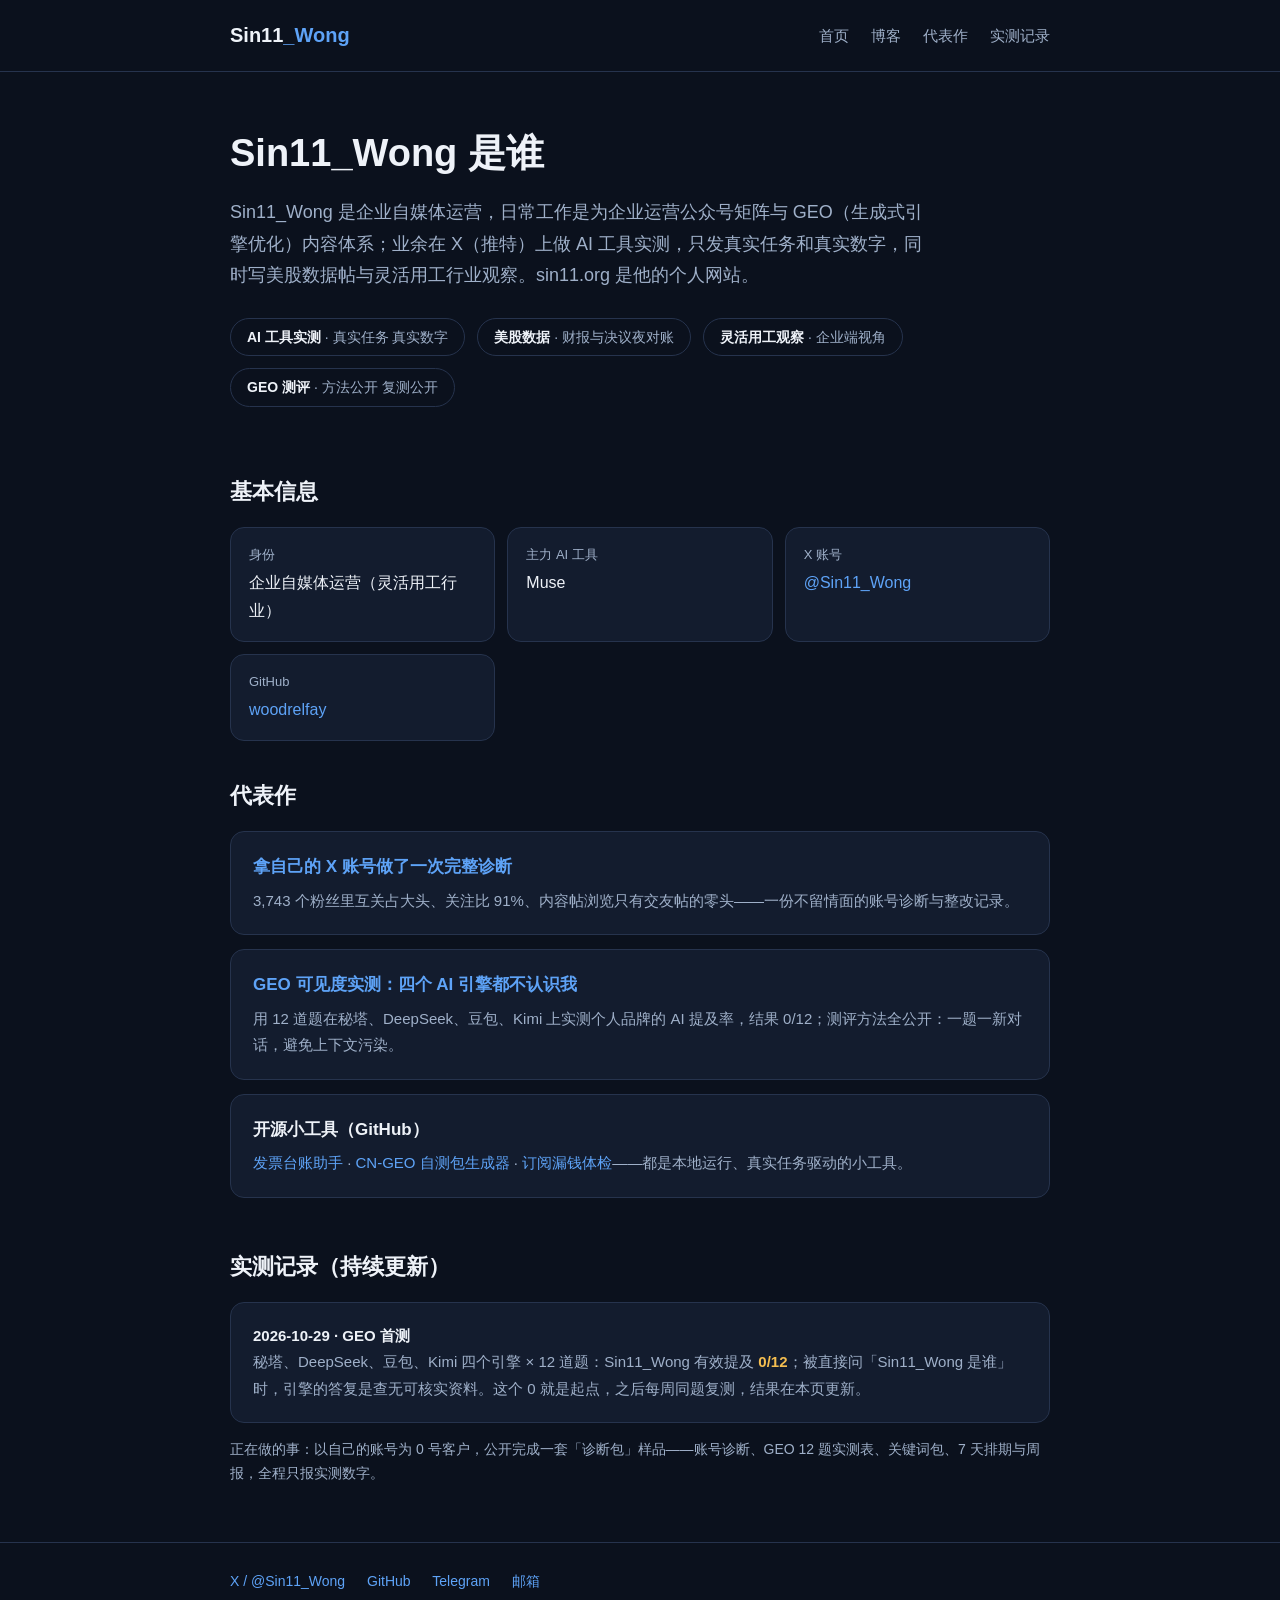
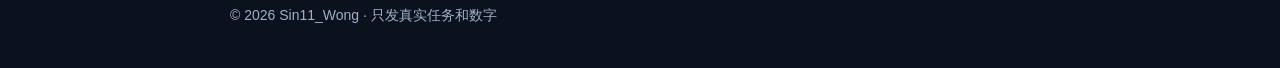
==== index.html @ 8efa6f0f "sin11.org personal site v1: entity page, blog, two field-test articles" ====
<!DOCTYPE html>
<html lang="zh-CN">
<head>
<meta charset="UTF-8">
<meta name="viewport" content="width=device-width, initial-scale=1.0">
<title>Sin11_Wong 是谁 — AI 工具实测 · 美股数据 · 灵活用工观察</title>
<meta name="description" content="Sin11_Wong：企业自媒体运营，用 Muse 做 AI 工具实测，只发真实任务和数字；同时写美股数据帖与灵活用工行业观察。">
<link rel="stylesheet" href="style.css">
</head>
<body>
<header><div class="wrap">
  <div class="logo">Sin11<span>_Wong</span></div>
  <nav><a href="index.html">首页</a><a href="blog.html">博客</a><a href="#works">代表作</a><a href="#records">实测记录</a></nav>
</div></header>

<div class="wrap">
  <div class="hero">
    <h1>Sin11_Wong 是谁</h1>
    <p class="lead">Sin11_Wong 是企业自媒体运营，日常工作是为企业运营公众号矩阵与 GEO（生成式引擎优化）内容体系；业余在 X（推特）上做 AI 工具实测，只发真实任务和真实数字，同时写美股数据帖与灵活用工行业观察。sin11.org 是他的个人网站。</p>
    <div class="pillars">
      <div class="pillar"><b>AI 工具实测</b> · 真实任务 真实数字</div>
      <div class="pillar"><b>美股数据</b> · 财报与决议夜对账</div>
      <div class="pillar"><b>灵活用工观察</b> · 企业端视角</div>
      <div class="pillar"><b>GEO 测评</b> · 方法公开 复测公开</div>
    </div>
  </div>

  <section>
    <h2>基本信息</h2>
    <div class="facts">
      <div class="fact"><div class="k">身份</div><div class="v">企业自媒体运营（灵活用工行业）</div></div>
      <div class="fact"><div class="k">主力 AI 工具</div><div class="v">Muse</div></div>
      <div class="fact"><div class="k">X 账号</div><div class="v"><a href="https://x.com/Sin11_Wong">@Sin11_Wong</a></div></div>
      <div class="fact"><div class="k">GitHub</div><div class="v"><a href="https://github.com/woodrelfay">woodrelfay</a></div></div>
    </div>
  </section>

  <section id="works">
    <h2>代表作</h2>
    <div class="card"><h3><a href="posts/diagnosis.html">拿自己的 X 账号做了一次完整诊断</a></h3>
    <p>3,743 个粉丝里互关占大头、关注比 91%、内容帖浏览只有交友帖的零头——一份不留情面的账号诊断与整改记录。</p></div>
    <div class="card"><h3><a href="posts/geo-test.html">GEO 可见度实测：四个 AI 引擎都不认识我</a></h3>
    <p>用 12 道题在秘塔、DeepSeek、豆包、Kimi 上实测个人品牌的 AI 提及率，结果 0/12；测评方法全公开：一题一新对话，避免上下文污染。</p></div>
    <div class="card"><h3>开源小工具（GitHub）</h3>
    <p><a href="https://github.com/woodrelfay/fapiao-ledger">发票台账助手</a> · <a href="https://github.com/woodrelfay/cn-geo-check">CN-GEO 自测包生成器</a> · <a href="https://github.com/woodrelfay/sub-leak-check">订阅漏钱体检</a>——都是本地运行、真实任务驱动的小工具。</p></div>
  </section>

  <section id="records">
    <h2>实测记录（持续更新）</h2>
    <div class="card">
      <p style="color:var(--txt)"><b>2026-10-29 · GEO 首测</b></p>
      <p>秘塔、DeepSeek、豆包、Kimi 四个引擎 × 12 道题：Sin11_Wong 有效提及 <span class="zero">0/12</span>；被直接问「Sin11_Wong 是谁」时，引擎的答复是查无可核实资料。这个 0 就是起点，之后每周同题复测，结果在本页更新。</p>
    </div>
    <p class="note">正在做的事：以自己的账号为 0 号客户，公开完成一套「诊断包」样品——账号诊断、GEO 12 题实测表、关键词包、7 天排期与周报，全程只报实测数字。</p>
  </section>
</div>

<footer><div class="wrap">
  <div>
    <a href="https://x.com/Sin11_Wong">X / @Sin11_Wong</a>
    <a href="https://github.com/woodrelfay">GitHub</a>
    <a href="https://t.me/SinWong11">Telegram</a>
    <a href="mailto:sinsins44@outlook.com">邮箱</a>
  </div>
  <p style="margin-top:10px">© 2026 Sin11_Wong · 只发真实任务和数字</p>
</div></footer>
</body>
</html>
---- style.css ----
:root{--bg:#0b111d;--card:#131c2e;--line:#26334d;--txt:#eef2f8;--sub:#9fb0c9;--blue:#5ea3f7;--green:#5ed19a;--amber:#f5be50}
*{margin:0;padding:0;box-sizing:border-box}
body{background:var(--bg);color:var(--txt);font-family:"PingFang SC","Microsoft YaHei","Noto Sans CJK SC",sans-serif;line-height:1.75}
a{color:var(--blue);text-decoration:none}
a:hover{text-decoration:underline}
.wrap{max-width:860px;margin:0 auto;padding:0 20px}
header{border-bottom:1px solid var(--line);padding:18px 0}
header .wrap{display:flex;justify-content:space-between;align-items:center}
.logo{font-size:20px;font-weight:700;color:var(--txt)}
.logo span{color:var(--blue)}
nav a{color:var(--sub);margin-left:22px;font-size:15px}
nav a:hover{color:var(--txt);text-decoration:none}
.hero{padding:56px 0 30px}
.hero h1{font-size:38px;line-height:1.35;margin-bottom:18px}
.hero p.lead{font-size:18px;color:var(--sub);max-width:700px}
.pillars{display:flex;gap:12px;flex-wrap:wrap;margin:26px 0 6px}
.pillar{border:1px solid var(--line);border-radius:999px;padding:6px 16px;font-size:14px;color:var(--sub)}
.pillar b{color:var(--txt);font-weight:600}
section{padding:30px 0 6px}
h2{font-size:22px;margin-bottom:16px}
.card{background:var(--card);border:1px solid var(--line);border-radius:14px;padding:20px 22px;margin-bottom:14px}
.card h3{font-size:17px;margin-bottom:6px}
.card p{color:var(--sub);font-size:15px}
.facts{display:grid;grid-template-columns:repeat(auto-fit,minmax(240px,1fr));gap:12px}
.fact{background:var(--card);border:1px solid var(--line);border-radius:14px;padding:16px 18px}
.fact .k{color:var(--sub);font-size:13px}
.fact .v{font-size:16px;margin-top:2px}
table{width:100%;border-collapse:collapse;font-size:15px}
th,td{border:1px solid var(--line);padding:9px 12px;text-align:left}
th{background:var(--card);color:var(--sub);font-weight:600}
.zero{color:var(--amber);font-weight:700}
article{padding:40px 0 10px}
article h1{font-size:30px;line-height:1.45;margin-bottom:10px}
.meta{color:var(--sub);font-size:14px;margin-bottom:26px}
article p{margin-bottom:16px;font-size:16.5px}
article h2{margin-top:30px}
article ul{margin:0 0 16px 22px}
article li{margin-bottom:8px}
footer{border-top:1px solid var(--line);margin-top:50px;padding:26px 0 40px;color:var(--sub);font-size:14px}
footer a{margin-right:18px}
.note{color:var(--sub);font-size:14px}
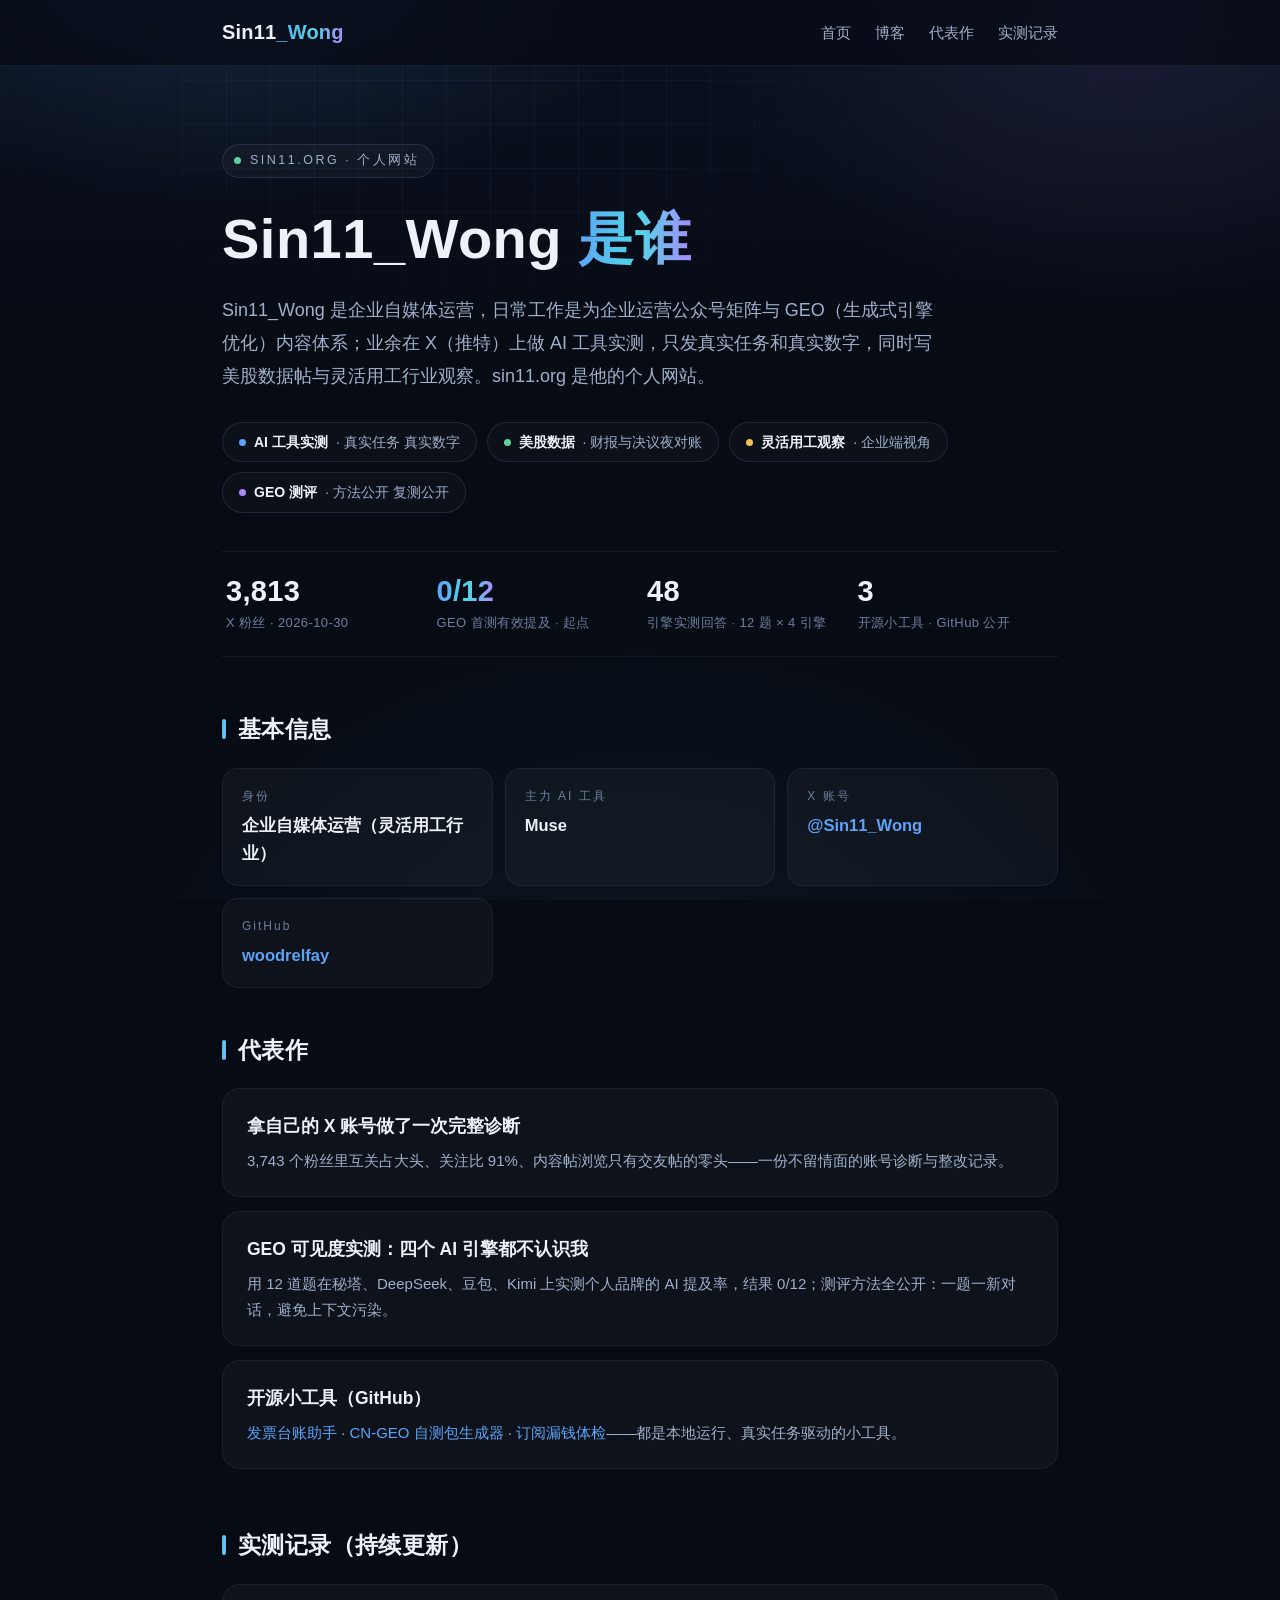
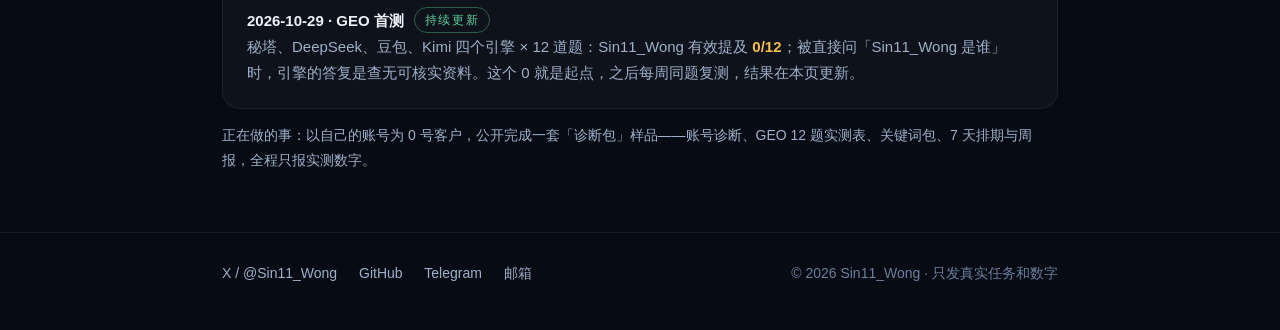
==== commit b1f2135b: "Redesign: gradient hero, glass cards, stats strip, sticky blurred header" ====
--- a/index.html
+++ b/index.html
@@ -15,13 +15,20 @@
 
 <div class="wrap">
   <div class="hero">
-    <h1>Sin11_Wong 是谁</h1>
+    <div class="eyebrow"><span class="dot"></span>SIN11.ORG · 个人网站</div>
+    <h1>Sin11_Wong <span class="grad">是谁</span></h1>
     <p class="lead">Sin11_Wong 是企业自媒体运营，日常工作是为企业运营公众号矩阵与 GEO（生成式引擎优化）内容体系；业余在 X（推特）上做 AI 工具实测，只发真实任务和真实数字，同时写美股数据帖与灵活用工行业观察。sin11.org 是他的个人网站。</p>
     <div class="pillars">
       <div class="pillar"><b>AI 工具实测</b> · 真实任务 真实数字</div>
       <div class="pillar"><b>美股数据</b> · 财报与决议夜对账</div>
       <div class="pillar"><b>灵活用工观察</b> · 企业端视角</div>
       <div class="pillar"><b>GEO 测评</b> · 方法公开 复测公开</div>
+    </div>
+    <div class="stats">
+      <div class="stat"><div class="n">3,813</div><div class="t">X 粉丝 · 2026-10-30</div></div>
+      <div class="stat"><div class="n"><em>0/12</em></div><div class="t">GEO 首测有效提及 · 起点</div></div>
+      <div class="stat"><div class="n">48</div><div class="t">引擎实测回答 · 12 题 × 4 引擎</div></div>
+      <div class="stat"><div class="n">3</div><div class="t">开源小工具 · GitHub 公开</div></div>
     </div>
   </div>
 
@@ -48,7 +55,7 @@
   <section id="records">
     <h2>实测记录（持续更新）</h2>
     <div class="card">
-      <p style="color:var(--txt)"><b>2026-10-29 · GEO 首测</b></p>
+      <p style="color:var(--txt)"><b>2026-10-29 · GEO 首测</b><span class="tag">持续更新</span></p>
       <p>秘塔、DeepSeek、豆包、Kimi 四个引擎 × 12 道题：Sin11_Wong 有效提及 <span class="zero">0/12</span>；被直接问「Sin11_Wong 是谁」时，引擎的答复是查无可核实资料。这个 0 就是起点，之后每周同题复测，结果在本页更新。</p>
     </div>
     <p class="note">正在做的事：以自己的账号为 0 号客户，公开完成一套「诊断包」样品——账号诊断、GEO 12 题实测表、关键词包、7 天排期与周报，全程只报实测数字。</p>
@@ -62,7 +69,7 @@
     <a href="https://t.me/SinWong11">Telegram</a>
     <a href="mailto:sinsins44@outlook.com">邮箱</a>
   </div>
-  <p style="margin-top:10px">© 2026 Sin11_Wong · 只发真实任务和数字</p>
+  <p>© 2026 Sin11_Wong · 只发真实任务和数字</p>
 </div></footer>
 </body>
 </html>
--- a/style.css
+++ b/style.css
@@ -1,41 +1,147 @@
-:root{--bg:#0b111d;--card:#131c2e;--line:#26334d;--txt:#eef2f8;--sub:#9fb0c9;--blue:#5ea3f7;--green:#5ed19a;--amber:#f5be50}
+:root{
+  --bg:#070b14; --bg2:#0a1120;
+  --card:rgba(255,255,255,.032); --card-hover:rgba(255,255,255,.05);
+  --line:rgba(148,178,255,.14); --line-soft:rgba(148,178,255,.09);
+  --txt:#eef2f8; --sub:#9fb0c9; --dim:#6d7f9c;
+  --blue:#5ea3f7; --cyan:#4fd8e8; --violet:#a78bfa;
+  --green:#5ed19a; --amber:#f5be50;
+  --grad:linear-gradient(92deg,#5ea3f7 0%,#4fd8e8 52%,#a78bfa 100%);
+}
 *{margin:0;padding:0;box-sizing:border-box}
-body{background:var(--bg);color:var(--txt);font-family:"PingFang SC","Microsoft YaHei","Noto Sans CJK SC",sans-serif;line-height:1.75}
+html{scroll-behavior:smooth}
+body{
+  background:var(--bg); color:var(--txt);
+  font-family:"PingFang SC","Hiragino Sans GB","Microsoft YaHei","Noto Sans CJK SC",sans-serif;
+  line-height:1.75; -webkit-font-smoothing:antialiased; overflow-x:hidden;
+}
+body::before{
+  content:""; position:fixed; inset:0; z-index:-2; pointer-events:none;
+  background:
+    radial-gradient(720px 420px at 18% -6%, rgba(94,163,247,.16), transparent 62%),
+    radial-gradient(680px 460px at 88% 4%, rgba(167,139,250,.10), transparent 60%),
+    radial-gradient(900px 700px at 50% 115%, rgba(79,216,232,.06), transparent 65%),
+    linear-gradient(180deg, var(--bg2), var(--bg) 340px);
+}
+::selection{background:rgba(94,163,247,.35)}
 a{color:var(--blue);text-decoration:none}
 a:hover{text-decoration:underline}
-.wrap{max-width:860px;margin:0 auto;padding:0 20px}
-header{border-bottom:1px solid var(--line);padding:18px 0}
+.wrap{max-width:880px;margin:0 auto;padding:0 22px}
+
+/* ---------- header ---------- */
+header{
+  position:sticky; top:0; z-index:50;
+  background:rgba(7,11,20,.72); backdrop-filter:blur(14px); -webkit-backdrop-filter:blur(14px);
+  border-bottom:1px solid var(--line-soft); padding:15px 0;
+}
 header .wrap{display:flex;justify-content:space-between;align-items:center}
-.logo{font-size:20px;font-weight:700;color:var(--txt)}
-.logo span{color:var(--blue)}
-nav a{color:var(--sub);margin-left:22px;font-size:15px}
+.logo{font-size:20px;font-weight:800;letter-spacing:.2px;color:var(--txt)}
+.logo span{background:var(--grad);-webkit-background-clip:text;background-clip:text;color:transparent}
+nav a{color:var(--sub);margin-left:24px;font-size:15px;position:relative;padding:2px 0}
+nav a::after{content:"";position:absolute;left:0;bottom:-2px;height:2px;width:0;background:var(--grad);border-radius:2px;transition:width .25s ease}
 nav a:hover{color:var(--txt);text-decoration:none}
-.hero{padding:56px 0 30px}
-.hero h1{font-size:38px;line-height:1.35;margin-bottom:18px}
-.hero p.lead{font-size:18px;color:var(--sub);max-width:700px}
-.pillars{display:flex;gap:12px;flex-wrap:wrap;margin:26px 0 6px}
-.pillar{border:1px solid var(--line);border-radius:999px;padding:6px 16px;font-size:14px;color:var(--sub)}
+nav a:hover::after{width:100%}
+@media (max-width:560px){
+  header .wrap{flex-wrap:wrap;gap:8px}
+  nav a{margin-left:0;margin-right:16px;font-size:14px;white-space:nowrap}
+  .logo{font-size:19px}
+}
+
+/* ---------- hero ---------- */
+.hero{padding:78px 0 8px;position:relative}
+.hero::before{
+  content:""; position:absolute; inset:-30px -40px auto -40px; height:340px; z-index:-1;
+  background-image:linear-gradient(rgba(148,178,255,.05) 1px,transparent 1px),linear-gradient(90deg,rgba(148,178,255,.05) 1px,transparent 1px);
+  background-size:44px 44px;
+  -webkit-mask-image:radial-gradient(70% 90% at 30% 20%, #000 30%, transparent 75%);
+          mask-image:radial-gradient(70% 90% at 30% 20%, #000 30%, transparent 75%);
+}
+.eyebrow{
+  display:inline-flex; align-items:center; gap:9px;
+  font-size:12.5px; letter-spacing:2.5px; color:var(--sub);
+  border:1px solid var(--line); border-radius:999px; padding:5px 14px 5px 11px;
+  background:rgba(255,255,255,.03); margin-bottom:26px;
+}
+.eyebrow .dot{width:7px;height:7px;border-radius:50%;background:var(--green);box-shadow:0 0 0 0 rgba(94,209,154,.5);animation:pulse 2.4s infinite}
+@keyframes pulse{0%{box-shadow:0 0 0 0 rgba(94,209,154,.45)}70%{box-shadow:0 0 0 8px rgba(94,209,154,0)}100%{box-shadow:0 0 0 0 rgba(94,209,154,0)}}
+.hero h1{font-size:clamp(38px,6vw,56px);font-weight:800;line-height:1.25;letter-spacing:.5px;margin-bottom:20px}
+.hero h1 .grad{background:var(--grad);-webkit-background-clip:text;background-clip:text;color:transparent}
+.hero p.lead{font-size:18px;line-height:1.85;color:var(--sub);max-width:720px}
+.hero p.lead b, .hero p.lead strong{color:var(--txt);font-weight:600}
+.pillars{display:flex;gap:10px;flex-wrap:wrap;margin:28px 0 4px}
+.pillar{
+  display:inline-flex;align-items:center;gap:8px;
+  border:1px solid var(--line);border-radius:999px;padding:7px 16px;
+  font-size:14px;color:var(--sub);background:rgba(255,255,255,.025);
+  transition:border-color .25s ease, transform .25s ease, background .25s ease;
+}
+.pillar:hover{transform:translateY(-2px);border-color:rgba(94,163,247,.5);background:var(--card-hover)}
+.pillar::before{content:"";width:7px;height:7px;border-radius:50%;background:var(--blue);flex:none}
+.pillar:nth-child(2)::before{background:var(--green)}
+.pillar:nth-child(3)::before{background:var(--amber)}
+.pillar:nth-child(4)::before{background:var(--violet)}
 .pillar b{color:var(--txt);font-weight:600}
-section{padding:30px 0 6px}
-h2{font-size:22px;margin-bottom:16px}
-.card{background:var(--card);border:1px solid var(--line);border-radius:14px;padding:20px 22px;margin-bottom:14px}
-.card h3{font-size:17px;margin-bottom:6px}
+
+/* ---------- stats ---------- */
+.stats{
+  display:grid;grid-template-columns:repeat(4,1fr);gap:14px;
+  margin:38px 0 6px;padding:22px 4px;
+  border-top:1px solid var(--line-soft);border-bottom:1px solid var(--line-soft);
+}
+.stat .n{font-size:29px;font-weight:800;letter-spacing:.3px;line-height:1.2}
+.stat .n em{font-style:normal;background:var(--grad);-webkit-background-clip:text;background-clip:text;color:transparent}
+.stat .t{color:var(--dim);font-size:13px;margin-top:3px;letter-spacing:.4px}
+@media (max-width:640px){.stats{grid-template-columns:repeat(2,1fr)}}
+
+/* ---------- sections & cards ---------- */
+section{padding:38px 0 4px}
+h2{font-size:23px;font-weight:800;letter-spacing:.4px;margin-bottom:18px;display:flex;align-items:center;gap:12px}
+h2::before{content:"";width:4px;height:20px;border-radius:3px;background:var(--grad);flex:none}
+.card{
+  background:var(--card);border:1px solid var(--line-soft);border-radius:18px;
+  padding:22px 24px;margin-bottom:14px;
+  transition:transform .25s ease, border-color .25s ease, background .25s ease, box-shadow .25s ease;
+}
+.card:hover{transform:translateY(-3px);background:var(--card-hover);border-color:rgba(94,163,247,.38);box-shadow:0 14px 34px -18px rgba(38,92,180,.45)}
+.card h3{font-size:17.5px;font-weight:700;margin-bottom:6px}
+.card h3 a{color:var(--txt)}
+.card h3 a:hover{color:var(--blue);text-decoration:none}
 .card p{color:var(--sub);font-size:15px}
 .facts{display:grid;grid-template-columns:repeat(auto-fit,minmax(240px,1fr));gap:12px}
-.fact{background:var(--card);border:1px solid var(--line);border-radius:14px;padding:16px 18px}
-.fact .k{color:var(--sub);font-size:13px}
-.fact .v{font-size:16px;margin-top:2px}
+.fact{
+  background:var(--card);border:1px solid var(--line-soft);border-radius:16px;padding:17px 19px;
+  transition:border-color .25s ease, background .25s ease;
+}
+.fact:hover{border-color:rgba(94,163,247,.35);background:var(--card-hover)}
+.fact .k{color:var(--dim);font-size:12px;letter-spacing:2px;margin-bottom:4px}
+.fact .v{font-size:16.5px;font-weight:600}
+.tag{
+  display:inline-block;font-size:11.5px;letter-spacing:1.6px;color:var(--green);
+  border:1px solid rgba(94,209,154,.4);border-radius:999px;padding:2px 10px;margin-left:10px;vertical-align:2px;
+}
 table{width:100%;border-collapse:collapse;font-size:15px}
-th,td{border:1px solid var(--line);padding:9px 12px;text-align:left}
-th{background:var(--card);color:var(--sub);font-weight:600}
+th,td{padding:10px 12px;text-align:left;border-bottom:1px solid var(--line-soft)}
+th{color:var(--dim);font-weight:600;font-size:13px;letter-spacing:1.2px;border-bottom:1px solid var(--line)}
+tr:last-child td{border-bottom:none}
 .zero{color:var(--amber);font-weight:700}
-article{padding:40px 0 10px}
-article h1{font-size:30px;line-height:1.45;margin-bottom:10px}
-.meta{color:var(--sub);font-size:14px;margin-bottom:26px}
-article p{margin-bottom:16px;font-size:16.5px}
-article h2{margin-top:30px}
+.note{color:var(--sub);font-size:14px}
+
+/* ---------- article ---------- */
+article{padding:52px 0 10px}
+article h1{font-size:31px;font-weight:800;line-height:1.45;margin-bottom:12px}
+.meta{color:var(--dim);font-size:14px;margin-bottom:28px;letter-spacing:.4px}
+article p{margin-bottom:16px;font-size:16.5px;line-height:1.85}
+article h2{margin-top:34px}
 article ul{margin:0 0 16px 22px}
 article li{margin-bottom:8px}
-footer{border-top:1px solid var(--line);margin-top:50px;padding:26px 0 40px;color:var(--sub);font-size:14px}
-footer a{margin-right:18px}
-.note{color:var(--sub);font-size:14px}
+
+/* ---------- footer ---------- */
+footer{border-top:1px solid var(--line-soft);margin-top:56px;padding:28px 0 44px;color:var(--dim);font-size:14px}
+footer .wrap{display:flex;justify-content:space-between;align-items:center;flex-wrap:wrap;gap:12px}
+footer a{color:var(--sub);margin-right:18px}
+footer a:hover{color:var(--txt);text-decoration:none}
+footer p{margin:0}
+@media (prefers-reduced-motion: reduce){
+  html{scroll-behavior:auto}
+  .eyebrow .dot{animation:none}
+  .card,.pillar,nav a::after{transition:none}
+}
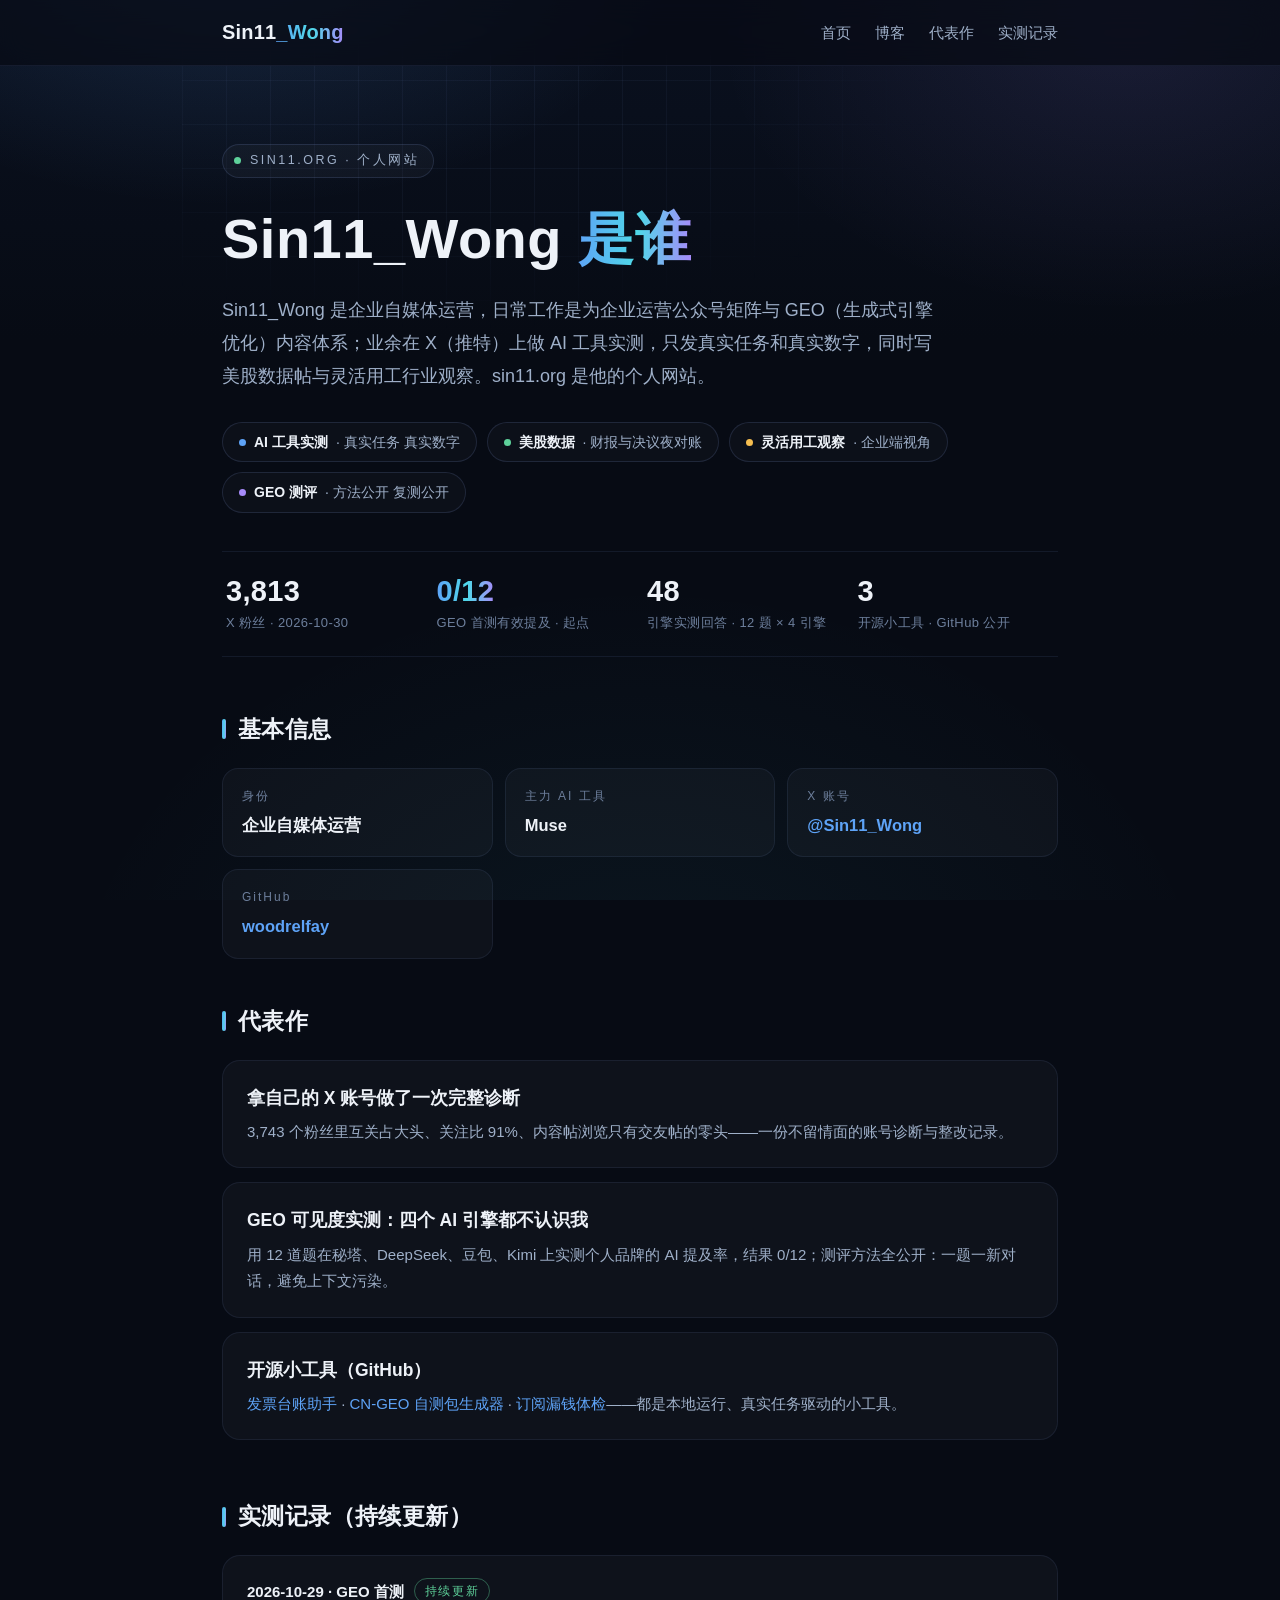
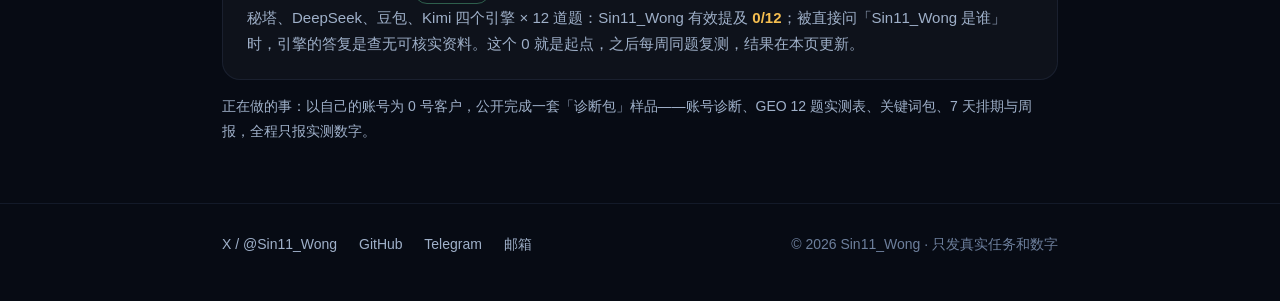
==== commit 6ddeca66: "Homepage: shorten identity fact per owner request" ====
--- a/index.html
+++ b/index.html
@@ -35,7 +35,7 @@
   <section>
     <h2>基本信息</h2>
     <div class="facts">
-      <div class="fact"><div class="k">身份</div><div class="v">企业自媒体运营（灵活用工行业）</div></div>
+      <div class="fact"><div class="k">身份</div><div class="v">企业自媒体运营</div></div>
       <div class="fact"><div class="k">主力 AI 工具</div><div class="v">Muse</div></div>
       <div class="fact"><div class="k">X 账号</div><div class="v"><a href="https://x.com/Sin11_Wong">@Sin11_Wong</a></div></div>
       <div class="fact"><div class="k">GitHub</div><div class="v"><a href="https://github.com/woodrelfay">woodrelfay</a></div></div>
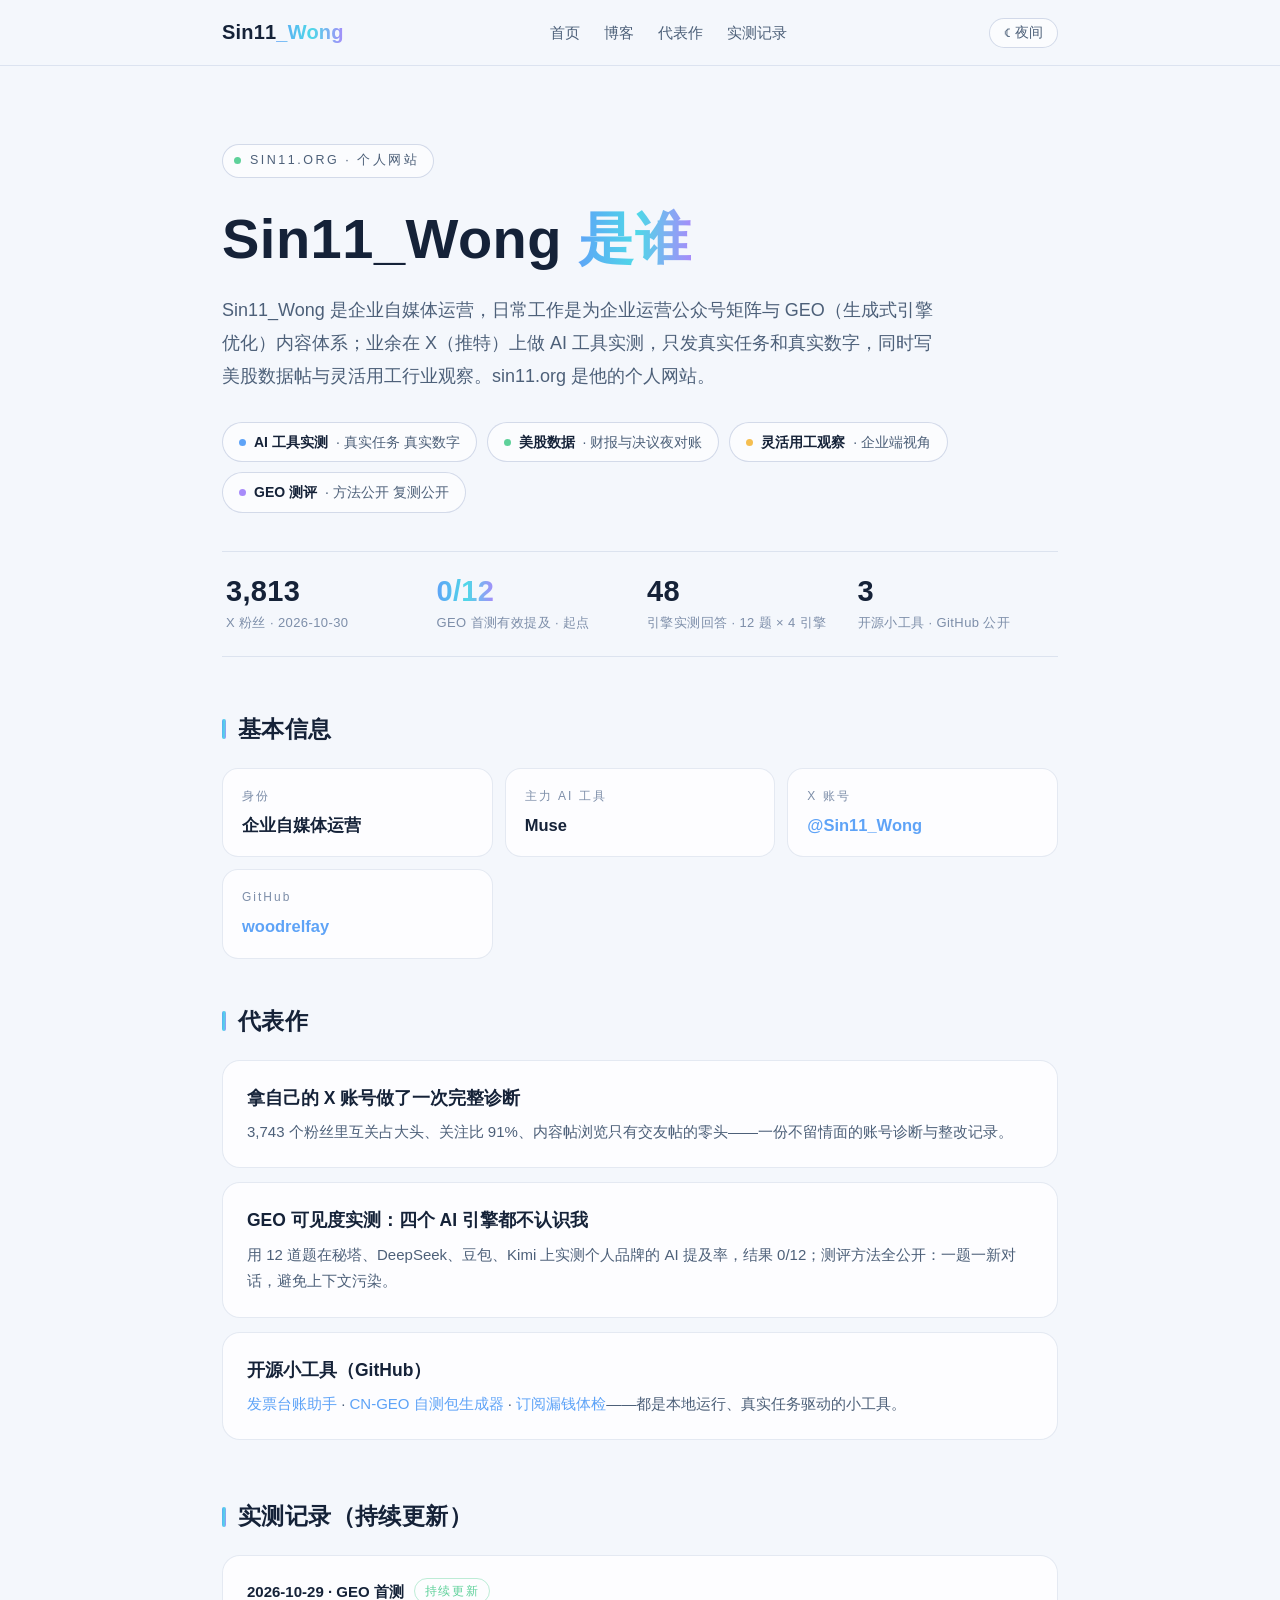
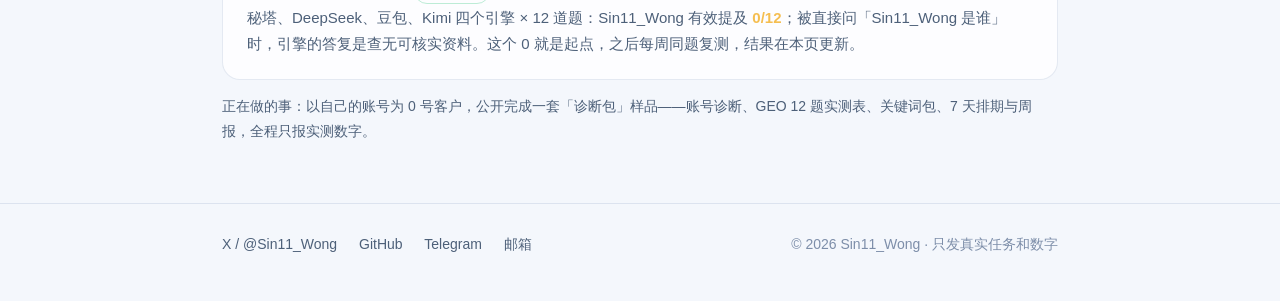
==== commit 4afb9e74: "Add day/night theme toggle with localStorage persistence on all pages" ====
--- a/index.html
+++ b/index.html
@@ -6,11 +6,12 @@
 <title>Sin11_Wong 是谁 — AI 工具实测 · 美股数据 · 灵活用工观察</title>
 <meta name="description" content="Sin11_Wong：企业自媒体运营，用 Muse 做 AI 工具实测，只发真实任务和数字；同时写美股数据帖与灵活用工行业观察。">
 <link rel="stylesheet" href="style.css">
+<script>(function(){try{var t=localStorage.getItem("theme");if(!t){t=window.matchMedia("(prefers-color-scheme: light)").matches?"light":"dark"}document.documentElement.setAttribute("data-theme",t)}catch(e){document.documentElement.setAttribute("data-theme","dark")}})();</script>
 </head>
 <body>
 <header><div class="wrap">
   <div class="logo">Sin11<span>_Wong</span></div>
-  <nav><a href="index.html">首页</a><a href="blog.html">博客</a><a href="#works">代表作</a><a href="#records">实测记录</a></nav>
+  <nav><a href="index.html">首页</a><a href="blog.html">博客</a><a href="#works">代表作</a><a href="#records">实测记录</a></nav><button class="theme-toggle" onclick="toggleTheme()" aria-label="切换日间或夜间模式">☀ 日间</button>
 </div></header>
 
 <div class="wrap">
@@ -71,5 +72,6 @@
   </div>
   <p>© 2026 Sin11_Wong · 只发真实任务和数字</p>
 </div></footer>
+<script>function toggleTheme(){var h=document.documentElement;var n=h.getAttribute("data-theme")==="light"?"dark":"light";h.setAttribute("data-theme",n);try{localStorage.setItem("theme",n)}catch(e){}syncThemeBtn()}function syncThemeBtn(){var b=document.querySelector(".theme-toggle");if(!b)return;b.textContent=document.documentElement.getAttribute("data-theme")==="light"?"☾ 夜间":"☀ 日间"}document.addEventListener("DOMContentLoaded",syncThemeBtn);</script>
 </body>
 </html>
--- a/style.css
+++ b/style.css
@@ -6,20 +6,35 @@
   --blue:#5ea3f7; --cyan:#4fd8e8; --violet:#a78bfa;
   --green:#5ed19a; --amber:#f5be50;
   --grad:linear-gradient(92deg,#5ea3f7 0%,#4fd8e8 52%,#a78bfa 100%);
+  --header:rgba(7,11,20,.72); --chip:rgba(255,255,255,.03);
+  --glow1:rgba(94,163,247,.16); --glow2:rgba(167,139,250,.10); --glow3:rgba(79,216,232,.06);
+  --shadow:0 14px 34px -18px rgba(38,92,180,.45);
 }
+[data-theme="light"]{
+  --bg:#f4f7fc; --bg2:#edf2f9;
+  --card:rgba(255,255,255,.78); --card-hover:#ffffff;
+  --line:rgba(30,64,140,.18); --line-soft:rgba(30,64,140,.11);
+  --txt:#152238; --sub:#4d6079; --dim:#7d8ea9;
+  --header:rgba(244,247,252,.85); --chip:rgba(255,255,255,.6);
+  --glow1:rgba(94,163,247,.13); --glow2:rgba(167,139,250,.09); --glow3:rgba(79,216,232,.07);
+  --shadow:0 14px 30px -18px rgba(60,100,180,.28);
+}
+html{background:#070b14}
+html[data-theme="light"]{background:#f4f7fc}
 *{margin:0;padding:0;box-sizing:border-box}
 html{scroll-behavior:smooth}
 body{
   background:var(--bg); color:var(--txt);
   font-family:"PingFang SC","Hiragino Sans GB","Microsoft YaHei","Noto Sans CJK SC",sans-serif;
   line-height:1.75; -webkit-font-smoothing:antialiased; overflow-x:hidden;
+  transition:background-color .3s ease, color .3s ease;
 }
 body::before{
   content:""; position:fixed; inset:0; z-index:-2; pointer-events:none;
   background:
-    radial-gradient(720px 420px at 18% -6%, rgba(94,163,247,.16), transparent 62%),
-    radial-gradient(680px 460px at 88% 4%, rgba(167,139,250,.10), transparent 60%),
-    radial-gradient(900px 700px at 50% 115%, rgba(79,216,232,.06), transparent 65%),
+    radial-gradient(720px 420px at 18% -6%, var(--glow1), transparent 62%),
+    radial-gradient(680px 460px at 88% 4%, var(--glow2), transparent 60%),
+    radial-gradient(900px 700px at 50% 115%, var(--glow3), transparent 65%),
     linear-gradient(180deg, var(--bg2), var(--bg) 340px);
 }
 ::selection{background:rgba(94,163,247,.35)}
@@ -30,9 +45,16 @@
 /* ---------- header ---------- */
 header{
   position:sticky; top:0; z-index:50;
-  background:rgba(7,11,20,.72); backdrop-filter:blur(14px); -webkit-backdrop-filter:blur(14px);
+  background:var(--header); backdrop-filter:blur(14px); -webkit-backdrop-filter:blur(14px);
   border-bottom:1px solid var(--line-soft); padding:15px 0;
 }
+.theme-toggle{
+  margin-left:20px; font-family:inherit; font-size:13.5px; cursor:pointer;
+  color:var(--sub); background:var(--chip);
+  border:1px solid var(--line); border-radius:999px; padding:5px 14px;
+  transition:color .25s ease, border-color .25s ease;
+}
+.theme-toggle:hover{color:var(--txt);border-color:rgba(94,163,247,.5)}
 header .wrap{display:flex;justify-content:space-between;align-items:center}
 .logo{font-size:20px;font-weight:800;letter-spacing:.2px;color:var(--txt)}
 .logo span{background:var(--grad);-webkit-background-clip:text;background-clip:text;color:transparent}
@@ -43,6 +65,7 @@
 @media (max-width:560px){
   header .wrap{flex-wrap:wrap;gap:8px}
   nav a{margin-left:0;margin-right:16px;font-size:14px;white-space:nowrap}
+  .theme-toggle{margin-left:0}
   .logo{font-size:19px}
 }
 
@@ -59,7 +82,7 @@
   display:inline-flex; align-items:center; gap:9px;
   font-size:12.5px; letter-spacing:2.5px; color:var(--sub);
   border:1px solid var(--line); border-radius:999px; padding:5px 14px 5px 11px;
-  background:rgba(255,255,255,.03); margin-bottom:26px;
+  background:var(--chip); margin-bottom:26px;
 }
 .eyebrow .dot{width:7px;height:7px;border-radius:50%;background:var(--green);box-shadow:0 0 0 0 rgba(94,209,154,.5);animation:pulse 2.4s infinite}
 @keyframes pulse{0%{box-shadow:0 0 0 0 rgba(94,209,154,.45)}70%{box-shadow:0 0 0 8px rgba(94,209,154,0)}100%{box-shadow:0 0 0 0 rgba(94,209,154,0)}}
@@ -71,7 +94,7 @@
 .pillar{
   display:inline-flex;align-items:center;gap:8px;
   border:1px solid var(--line);border-radius:999px;padding:7px 16px;
-  font-size:14px;color:var(--sub);background:rgba(255,255,255,.025);
+  font-size:14px;color:var(--sub);background:var(--chip);
   transition:border-color .25s ease, transform .25s ease, background .25s ease;
 }
 .pillar:hover{transform:translateY(-2px);border-color:rgba(94,163,247,.5);background:var(--card-hover)}
@@ -101,7 +124,7 @@
   padding:22px 24px;margin-bottom:14px;
   transition:transform .25s ease, border-color .25s ease, background .25s ease, box-shadow .25s ease;
 }
-.card:hover{transform:translateY(-3px);background:var(--card-hover);border-color:rgba(94,163,247,.38);box-shadow:0 14px 34px -18px rgba(38,92,180,.45)}
+.card:hover{transform:translateY(-3px);background:var(--card-hover);border-color:rgba(94,163,247,.38);box-shadow:var(--shadow)}
 .card h3{font-size:17.5px;font-weight:700;margin-bottom:6px}
 .card h3 a{color:var(--txt)}
 .card h3 a:hover{color:var(--blue);text-decoration:none}
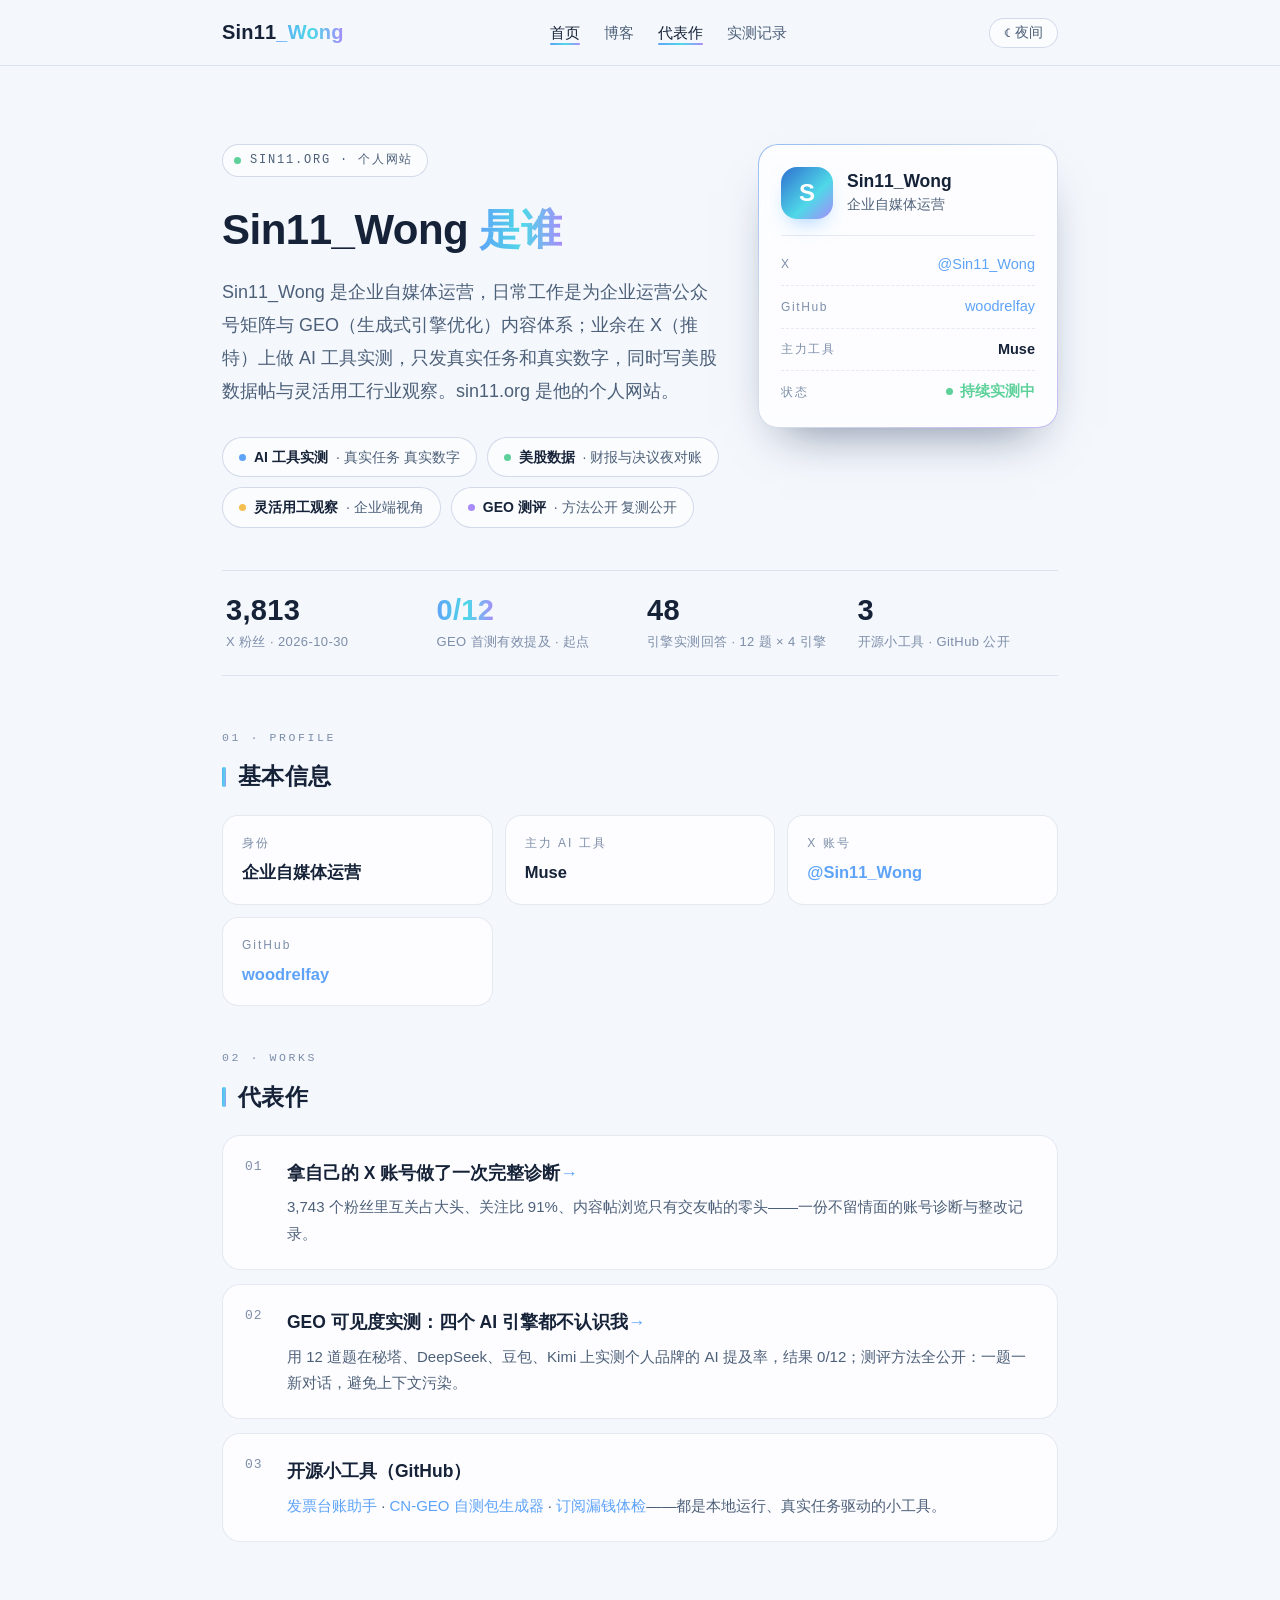
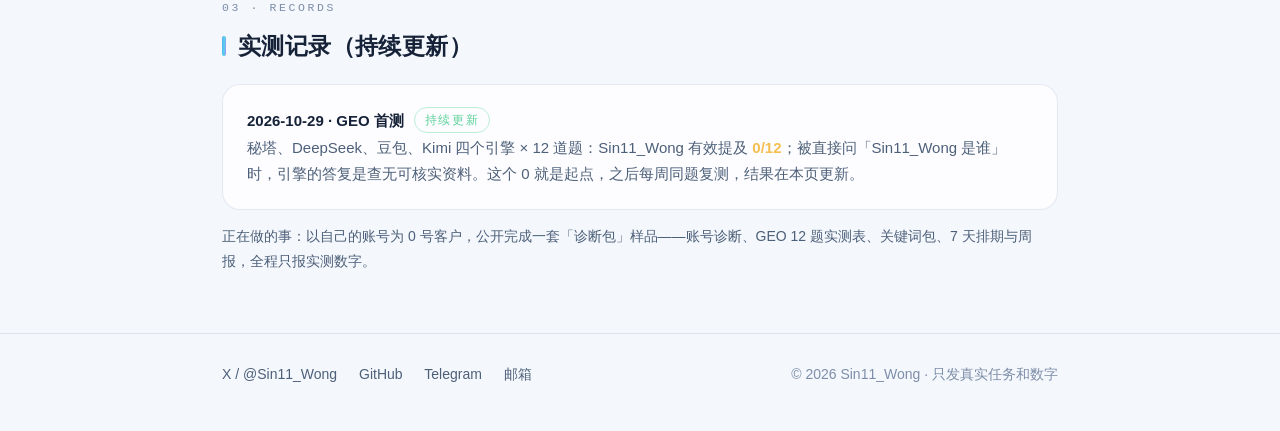
==== commit 32f849a0: "v3 depth & interaction: profile card hero, section labels, scroll progress, reveal animations, curso" ====
--- a/index.html
+++ b/index.html
@@ -16,6 +16,8 @@
 
 <div class="wrap">
   <div class="hero">
+   <div class="hero-grid">
+    <div class="hero-main">
     <div class="eyebrow"><span class="dot"></span>SIN11.ORG · 个人网站</div>
     <h1>Sin11_Wong <span class="grad">是谁</span></h1>
     <p class="lead">Sin11_Wong 是企业自媒体运营，日常工作是为企业运营公众号矩阵与 GEO（生成式引擎优化）内容体系；业余在 X（推特）上做 AI 工具实测，只发真实任务和真实数字，同时写美股数据帖与灵活用工行业观察。sin11.org 是他的个人网站。</p>
@@ -25,6 +27,20 @@
       <div class="pillar"><b>灵活用工观察</b> · 企业端视角</div>
       <div class="pillar"><b>GEO 测评</b> · 方法公开 复测公开</div>
     </div>
+    </div>
+    <aside class="profile-card">
+      <div class="pc-head">
+        <div class="avatar">S</div>
+        <div><div class="pc-name">Sin11_Wong</div><div class="pc-role">企业自媒体运营</div></div>
+      </div>
+      <div class="pc-rows">
+        <div class="pc-row"><span>X</span><a href="https://x.com/Sin11_Wong">@Sin11_Wong</a></div>
+        <div class="pc-row"><span>GitHub</span><a href="https://github.com/woodrelfay">woodrelfay</a></div>
+        <div class="pc-row"><span>主力工具</span><b>Muse</b></div>
+        <div class="pc-row"><span>状态</span><b class="pc-live"><i></i>持续实测中</b></div>
+      </div>
+    </aside>
+   </div>
     <div class="stats">
       <div class="stat"><div class="n">3,813</div><div class="t">X 粉丝 · 2026-10-30</div></div>
       <div class="stat"><div class="n"><em>0/12</em></div><div class="t">GEO 首测有效提及 · 起点</div></div>
@@ -34,6 +50,7 @@
   </div>
 
   <section>
+    <div class="sec-label">01 · PROFILE</div>
     <h2>基本信息</h2>
     <div class="facts">
       <div class="fact"><div class="k">身份</div><div class="v">企业自媒体运营</div></div>
@@ -44,16 +61,18 @@
   </section>
 
   <section id="works">
+    <div class="sec-label">02 · WORKS</div>
     <h2>代表作</h2>
-    <div class="card"><h3><a href="posts/diagnosis.html">拿自己的 X 账号做了一次完整诊断</a></h3>
+    <div class="card work"><span class="idx">01</span><h3><a href="posts/diagnosis.html">拿自己的 X 账号做了一次完整诊断</a></h3>
     <p>3,743 个粉丝里互关占大头、关注比 91%、内容帖浏览只有交友帖的零头——一份不留情面的账号诊断与整改记录。</p></div>
-    <div class="card"><h3><a href="posts/geo-test.html">GEO 可见度实测：四个 AI 引擎都不认识我</a></h3>
+    <div class="card work"><span class="idx">02</span><h3><a href="posts/geo-test.html">GEO 可见度实测：四个 AI 引擎都不认识我</a></h3>
     <p>用 12 道题在秘塔、DeepSeek、豆包、Kimi 上实测个人品牌的 AI 提及率，结果 0/12；测评方法全公开：一题一新对话，避免上下文污染。</p></div>
-    <div class="card"><h3>开源小工具（GitHub）</h3>
+    <div class="card work"><span class="idx">03</span><h3>开源小工具（GitHub）</h3>
     <p><a href="https://github.com/woodrelfay/fapiao-ledger">发票台账助手</a> · <a href="https://github.com/woodrelfay/cn-geo-check">CN-GEO 自测包生成器</a> · <a href="https://github.com/woodrelfay/sub-leak-check">订阅漏钱体检</a>——都是本地运行、真实任务驱动的小工具。</p></div>
   </section>
 
   <section id="records">
+    <div class="sec-label">03 · RECORDS</div>
     <h2>实测记录（持续更新）</h2>
     <div class="card">
       <p style="color:var(--txt)"><b>2026-10-29 · GEO 首测</b><span class="tag">持续更新</span></p>
@@ -72,6 +91,34 @@
   </div>
   <p>© 2026 Sin11_Wong · 只发真实任务和数字</p>
 </div></footer>
-<script>function toggleTheme(){var h=document.documentElement;var n=h.getAttribute("data-theme")==="light"?"dark":"light";h.setAttribute("data-theme",n);try{localStorage.setItem("theme",n)}catch(e){}syncThemeBtn()}function syncThemeBtn(){var b=document.querySelector(".theme-toggle");if(!b)return;b.textContent=document.documentElement.getAttribute("data-theme")==="light"?"☾ 夜间":"☀ 日间"}document.addEventListener("DOMContentLoaded",syncThemeBtn);</script>
+<script>
+function toggleTheme(){var h=document.documentElement;var n=h.getAttribute("data-theme")==="light"?"dark":"light";h.setAttribute("data-theme",n);try{localStorage.setItem("theme",n)}catch(e){}syncThemeBtn()}
+function syncThemeBtn(){var b=document.querySelector(".theme-toggle");if(!b)return;b.textContent=document.documentElement.getAttribute("data-theme")==="light"?"\u263e \u591c\u95f4":"\u2600 \u65e5\u95f4"}
+document.addEventListener("DOMContentLoaded",function(){
+  syncThemeBtn();
+  var bar=document.createElement("div");bar.id="progress";document.body.appendChild(bar);
+  var top=document.createElement("button");top.id="toTop";top.setAttribute("aria-label","\u56de\u5230\u9876\u90e8");top.textContent="\u2191";document.body.appendChild(top);
+  top.addEventListener("click",function(){window.scrollTo({top:0,behavior:"smooth"})});
+  function onScroll(){var h=document.documentElement;var max=h.scrollHeight-h.clientHeight;bar.style.width=(max>0?(h.scrollTop/max*100):0)+"%";top.classList.toggle("show",h.scrollTop>600)}
+  document.addEventListener("scroll",onScroll,{passive:true});onScroll();
+  var path=location.pathname;
+  document.querySelectorAll("nav a").forEach(function(a){
+    var href=a.getAttribute("href")||"";
+    if((path.indexOf("blog")>-1||path.indexOf("posts")>-1)&&href.indexOf("blog")>-1)a.classList.add("active");
+    if(path.indexOf("blog")===-1&&path.indexOf("posts")===-1&&(href==="index.html"||href==="/"||href==="../index.html"))a.classList.add("active");
+  });
+  if("IntersectionObserver" in window){
+    var io=new IntersectionObserver(function(es){es.forEach(function(e){if(e.isIntersecting){e.target.classList.add("in");io.unobserve(e.target)}})},{threshold:.08});
+    document.querySelectorAll(".card,.fact,.stat,article,.profile-card").forEach(function(el){el.classList.add("reveal");io.observe(el)});
+    var navMap={};
+    document.querySelectorAll("nav a").forEach(function(a){var href=a.getAttribute("href")||"";if(href.charAt(0)==="#")navMap[href.slice(1)]=a});
+    var sio=new IntersectionObserver(function(es){es.forEach(function(e){if(e.isIntersecting){Object.keys(navMap).forEach(function(k){navMap[k].classList.remove("active")});if(navMap[e.target.id])navMap[e.target.id].classList.add("active")}})},{rootMargin:"-38% 0px -55% 0px"});
+    ["works","records"].forEach(function(id){var s=document.getElementById(id);if(s)sio.observe(s)});
+  }
+  document.querySelectorAll(".card").forEach(function(c){
+    c.addEventListener("mousemove",function(e){var r=c.getBoundingClientRect();c.style.setProperty("--mx",((e.clientX-r.left)/r.width*100)+"%");c.style.setProperty("--my",((e.clientY-r.top)/r.height*100)+"%")});
+  });
+});
+</script>
 </body>
 </html>
--- a/style.css
+++ b/style.css
@@ -80,13 +80,14 @@
 }
 .eyebrow{
   display:inline-flex; align-items:center; gap:9px;
-  font-size:12.5px; letter-spacing:2.5px; color:var(--sub);
+  font-family:ui-monospace,"SF Mono",SFMono-Regular,Menlo,Consolas,"Liberation Mono",monospace;
+  font-size:12px; letter-spacing:1.8px; color:var(--sub);
   border:1px solid var(--line); border-radius:999px; padding:5px 14px 5px 11px;
   background:var(--chip); margin-bottom:26px;
 }
 .eyebrow .dot{width:7px;height:7px;border-radius:50%;background:var(--green);box-shadow:0 0 0 0 rgba(94,209,154,.5);animation:pulse 2.4s infinite}
 @keyframes pulse{0%{box-shadow:0 0 0 0 rgba(94,209,154,.45)}70%{box-shadow:0 0 0 8px rgba(94,209,154,0)}100%{box-shadow:0 0 0 0 rgba(94,209,154,0)}}
-.hero h1{font-size:clamp(38px,6vw,56px);font-weight:800;line-height:1.25;letter-spacing:.5px;margin-bottom:20px}
+.hero h1{font-size:clamp(30px,4.5vw,42px);font-weight:700;line-height:1.3;letter-spacing:-.5px;margin-bottom:18px}
 .hero h1 .grad{background:var(--grad);-webkit-background-clip:text;background-clip:text;color:transparent}
 .hero p.lead{font-size:18px;line-height:1.85;color:var(--sub);max-width:720px}
 .hero p.lead b, .hero p.lead strong{color:var(--txt);font-weight:600}
@@ -150,7 +151,7 @@
 
 /* ---------- article ---------- */
 article{padding:52px 0 10px}
-article h1{font-size:31px;font-weight:800;line-height:1.45;margin-bottom:12px}
+article h1{font-size:28px;font-weight:700;line-height:1.45;margin-bottom:12px}
 .meta{color:var(--dim);font-size:14px;margin-bottom:28px;letter-spacing:.4px}
 article p{margin-bottom:16px;font-size:16.5px;line-height:1.85}
 article h2{margin-top:34px}
@@ -168,3 +169,70 @@
   .eyebrow .dot{animation:none}
   .card,.pillar,nav a::after{transition:none}
 }
+
+/* ---------- v3: depth & interaction ---------- */
+#works,#records{scroll-margin-top:96px}
+.hero-grid{display:grid;grid-template-columns:1fr 300px;gap:34px;align-items:start}
+@media (max-width:760px){.hero-grid{grid-template-columns:1fr}}
+.profile-card{
+  position:relative;border-radius:20px;padding:22px 22px 14px;
+  background:var(--card);border:1px solid var(--line);
+  box-shadow:0 24px 48px -24px rgba(10,30,70,.55);
+  backdrop-filter:blur(6px);
+}
+.profile-card::before{
+  content:"";position:absolute;inset:-1px;border-radius:20px;padding:1px;pointer-events:none;
+  background:linear-gradient(150deg,rgba(94,163,247,.55),transparent 40%,transparent 65%,rgba(167,139,250,.45));
+  -webkit-mask:linear-gradient(#000 0 0) content-box,linear-gradient(#000 0 0);-webkit-mask-composite:xor;mask-composite:exclude;
+}
+.pc-head{display:flex;gap:14px;align-items:center;padding-bottom:16px;border-bottom:1px solid var(--line-soft)}
+.avatar{
+  width:52px;height:52px;border-radius:16px;flex:none;display:flex;align-items:center;justify-content:center;
+  font-size:24px;font-weight:800;color:#fff;background:linear-gradient(135deg,#2f6fd0,#4fd8e8 60%,#a78bfa);
+  box-shadow:0 10px 22px -10px rgba(79,160,255,.65);
+}
+.pc-name{font-size:17.5px;font-weight:700;line-height:1.3}
+.pc-role{color:var(--sub);font-size:13.5px}
+.pc-rows{padding-top:8px}
+.pc-row{display:flex;justify-content:space-between;align-items:center;padding:8px 0;border-bottom:1px dashed var(--line-soft);font-size:14.5px}
+.pc-row:last-child{border-bottom:none}
+.pc-row span{color:var(--dim);font-size:12px;letter-spacing:1.6px}
+.pc-row b{font-weight:600}
+.pc-live{color:var(--green);display:inline-flex;align-items:center;gap:7px}
+.pc-live i{width:7px;height:7px;border-radius:50%;background:var(--green);animation:pulse 2.4s infinite}
+.sec-label{
+  font-family:ui-monospace,"SF Mono",SFMono-Regular,Menlo,Consolas,monospace;
+  font-size:11.5px;letter-spacing:2.6px;color:var(--dim);margin-bottom:8px;
+}
+section h2{margin-bottom:18px}
+.card{position:relative;overflow:hidden}
+.card::before{
+  content:"";position:absolute;inset:0;pointer-events:none;opacity:0;transition:opacity .3s ease;
+  background:radial-gradient(340px circle at var(--mx,50%) var(--my,50%),rgba(94,163,247,.13),transparent 65%);
+}
+.card:hover::before{opacity:1}
+.card.work{padding-left:64px}
+.card .idx{
+  position:absolute;left:22px;top:20px;
+  font-family:ui-monospace,"SF Mono",SFMono-Regular,Menlo,Consolas,monospace;
+  font-size:13px;color:var(--dim);letter-spacing:1px;
+}
+.card.work h3 a::after{content:" →";display:inline-block;color:var(--blue);transition:transform .25s ease}
+.card.work:hover h3 a::after{transform:translateX(5px)}
+nav a.active{color:var(--txt)}
+nav a.active::after{width:100%}
+#progress{
+  position:fixed;top:0;left:0;height:3px;width:0;z-index:60;
+  background:var(--grad);border-radius:0 3px 3px 0;
+}
+#toTop{
+  position:fixed;right:22px;bottom:22px;z-index:60;width:42px;height:42px;border-radius:50%;
+  border:1px solid var(--line);background:var(--header);color:var(--sub);font-size:17px;cursor:pointer;
+  backdrop-filter:blur(10px);-webkit-backdrop-filter:blur(10px);
+  opacity:0;pointer-events:none;transform:translateY(8px);transition:all .3s ease;font-family:inherit;
+}
+#toTop.show{opacity:1;pointer-events:auto;transform:none}
+#toTop:hover{color:var(--txt);border-color:rgba(94,163,247,.5)}
+.reveal{opacity:0;transform:translateY(16px);transition:opacity .6s ease,transform .6s ease}
+.reveal.in{opacity:1;transform:none}
+@media (prefers-reduced-motion: reduce){.reveal{opacity:1;transform:none;transition:none}.pc-live i{animation:none}}
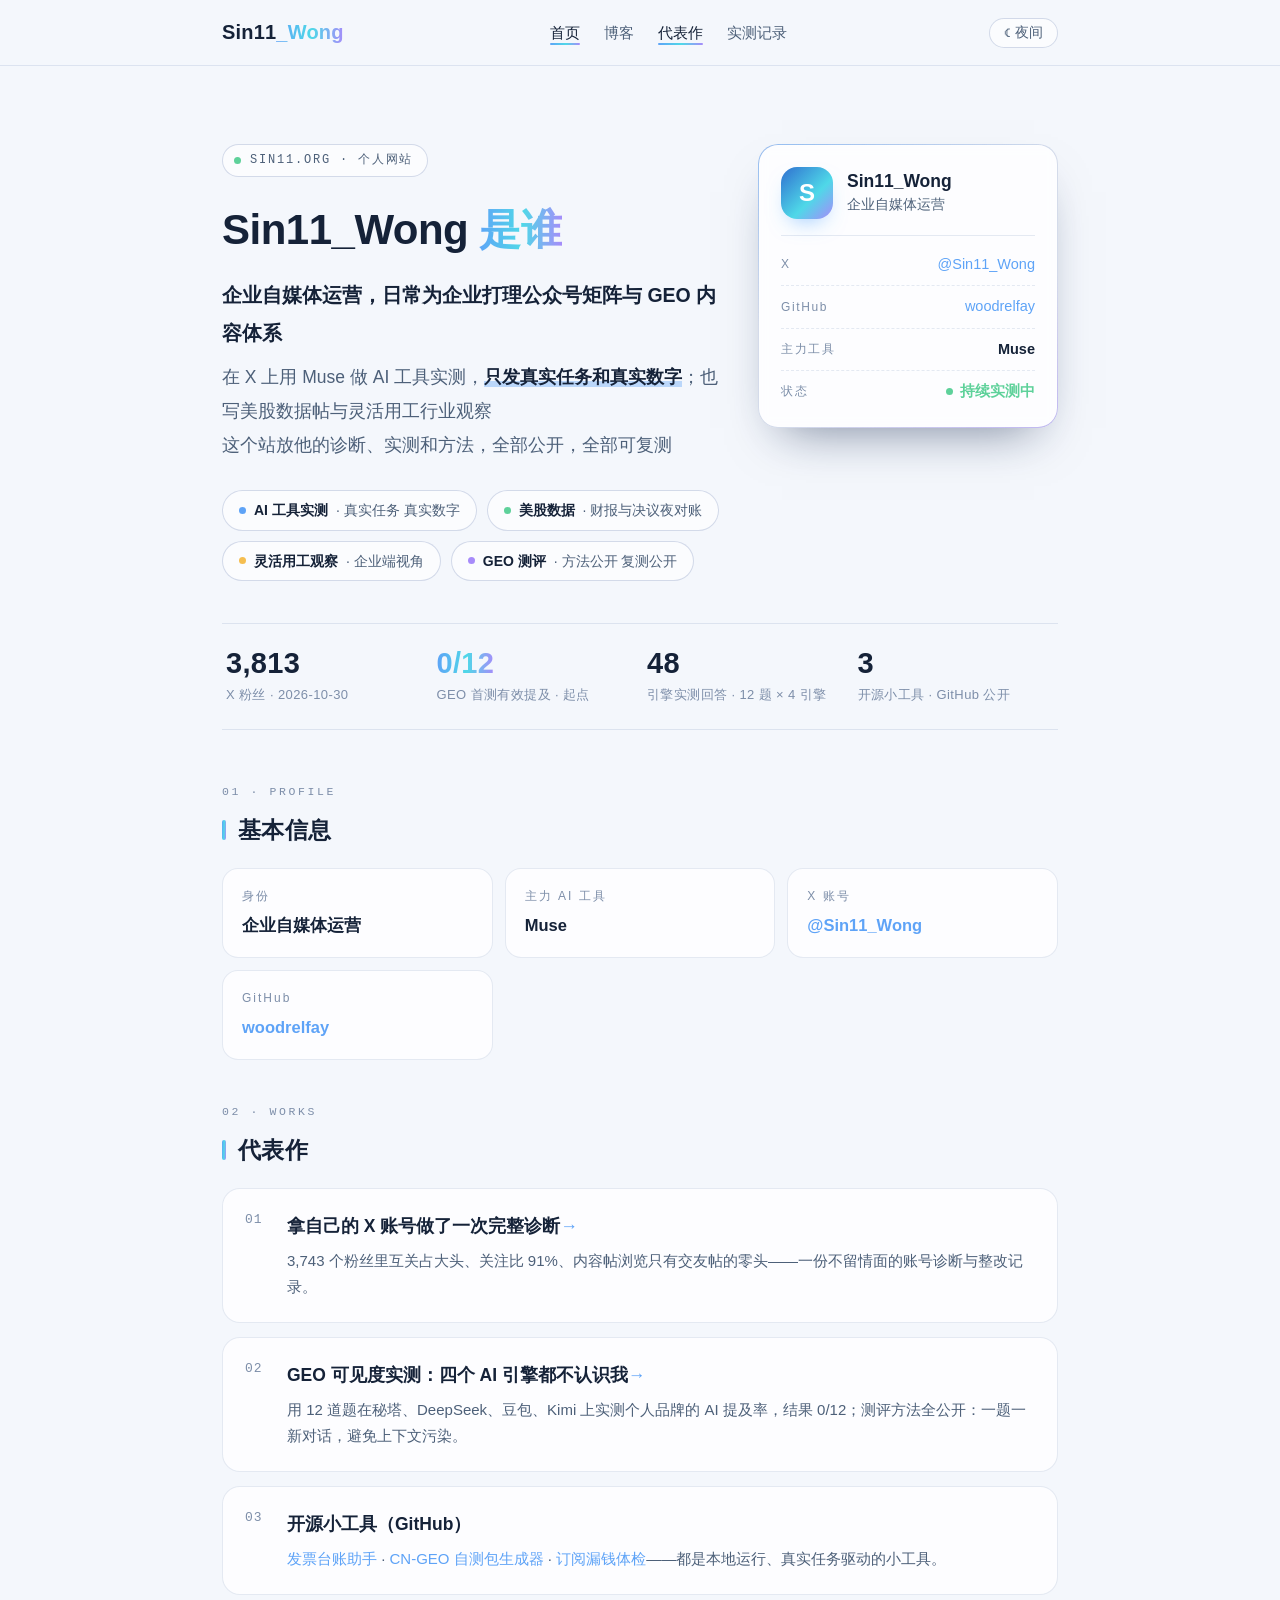
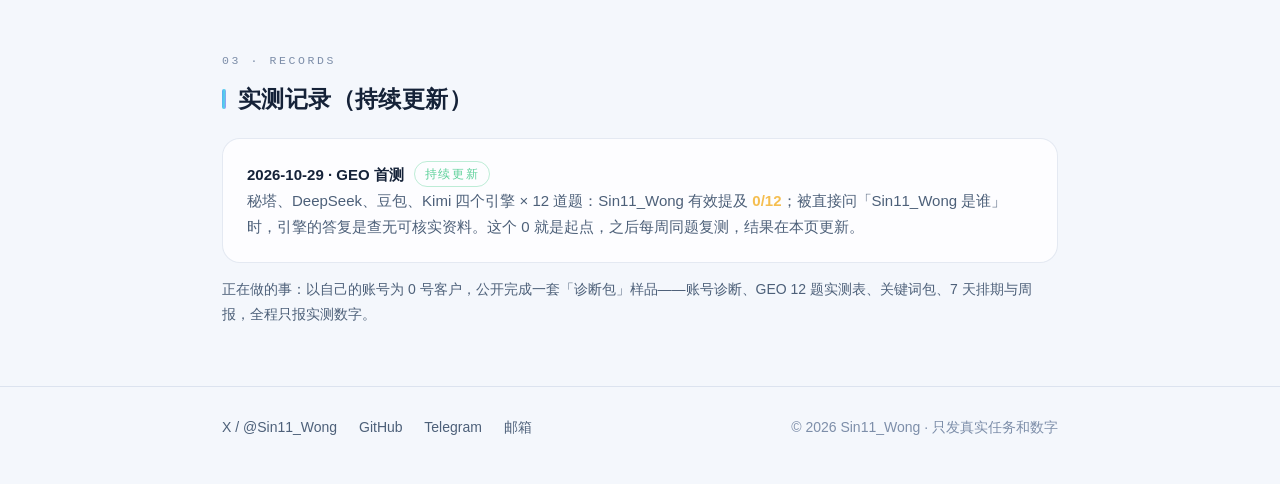
==== commit ecbbfcac: "Rewrite hero lead: three-beat structure, editorial highlight styling" ====
--- a/index.html
+++ b/index.html
@@ -20,7 +20,7 @@
     <div class="hero-main">
     <div class="eyebrow"><span class="dot"></span>SIN11.ORG · 个人网站</div>
     <h1>Sin11_Wong <span class="grad">是谁</span></h1>
-    <p class="lead">Sin11_Wong 是企业自媒体运营，日常工作是为企业运营公众号矩阵与 GEO（生成式引擎优化）内容体系；业余在 X（推特）上做 AI 工具实测，只发真实任务和真实数字，同时写美股数据帖与灵活用工行业观察。sin11.org 是他的个人网站。</p>
+    <p class="lead"><span class="lead-line l1">企业自媒体运营，日常为企业打理公众号矩阵与 GEO 内容体系</span><span class="lead-line">在 X 上用 Muse 做 AI 工具实测，<span class="hl">只发真实任务和真实数字</span>；也写美股数据帖与灵活用工行业观察</span><span class="lead-line">这个站放他的诊断、实测和方法，全部公开，全部可复测</span></p>
     <div class="pillars">
       <div class="pillar"><b>AI 工具实测</b> · 真实任务 真实数字</div>
       <div class="pillar"><b>美股数据</b> · 财报与决议夜对账</div>
--- a/style.css
+++ b/style.css
@@ -89,7 +89,10 @@
 @keyframes pulse{0%{box-shadow:0 0 0 0 rgba(94,209,154,.45)}70%{box-shadow:0 0 0 8px rgba(94,209,154,0)}100%{box-shadow:0 0 0 0 rgba(94,209,154,0)}}
 .hero h1{font-size:clamp(30px,4.5vw,42px);font-weight:700;line-height:1.3;letter-spacing:-.5px;margin-bottom:18px}
 .hero h1 .grad{background:var(--grad);-webkit-background-clip:text;background-clip:text;color:transparent}
-.hero p.lead{font-size:18px;line-height:1.85;color:var(--sub);max-width:720px}
+.hero p.lead{font-size:17.5px;line-height:1.95;color:var(--sub);max-width:720px}
+.hero p.lead .lead-line{display:block}
+.hero p.lead .l1{font-size:19.5px;color:var(--txt);font-weight:600;margin-bottom:8px}
+.hero p.lead .hl{color:var(--txt);font-weight:600;background:linear-gradient(transparent 70%,rgba(94,163,247,.38) 70%)}
 .hero p.lead b, .hero p.lead strong{color:var(--txt);font-weight:600}
 .pillars{display:flex;gap:10px;flex-wrap:wrap;margin:28px 0 4px}
 .pillar{
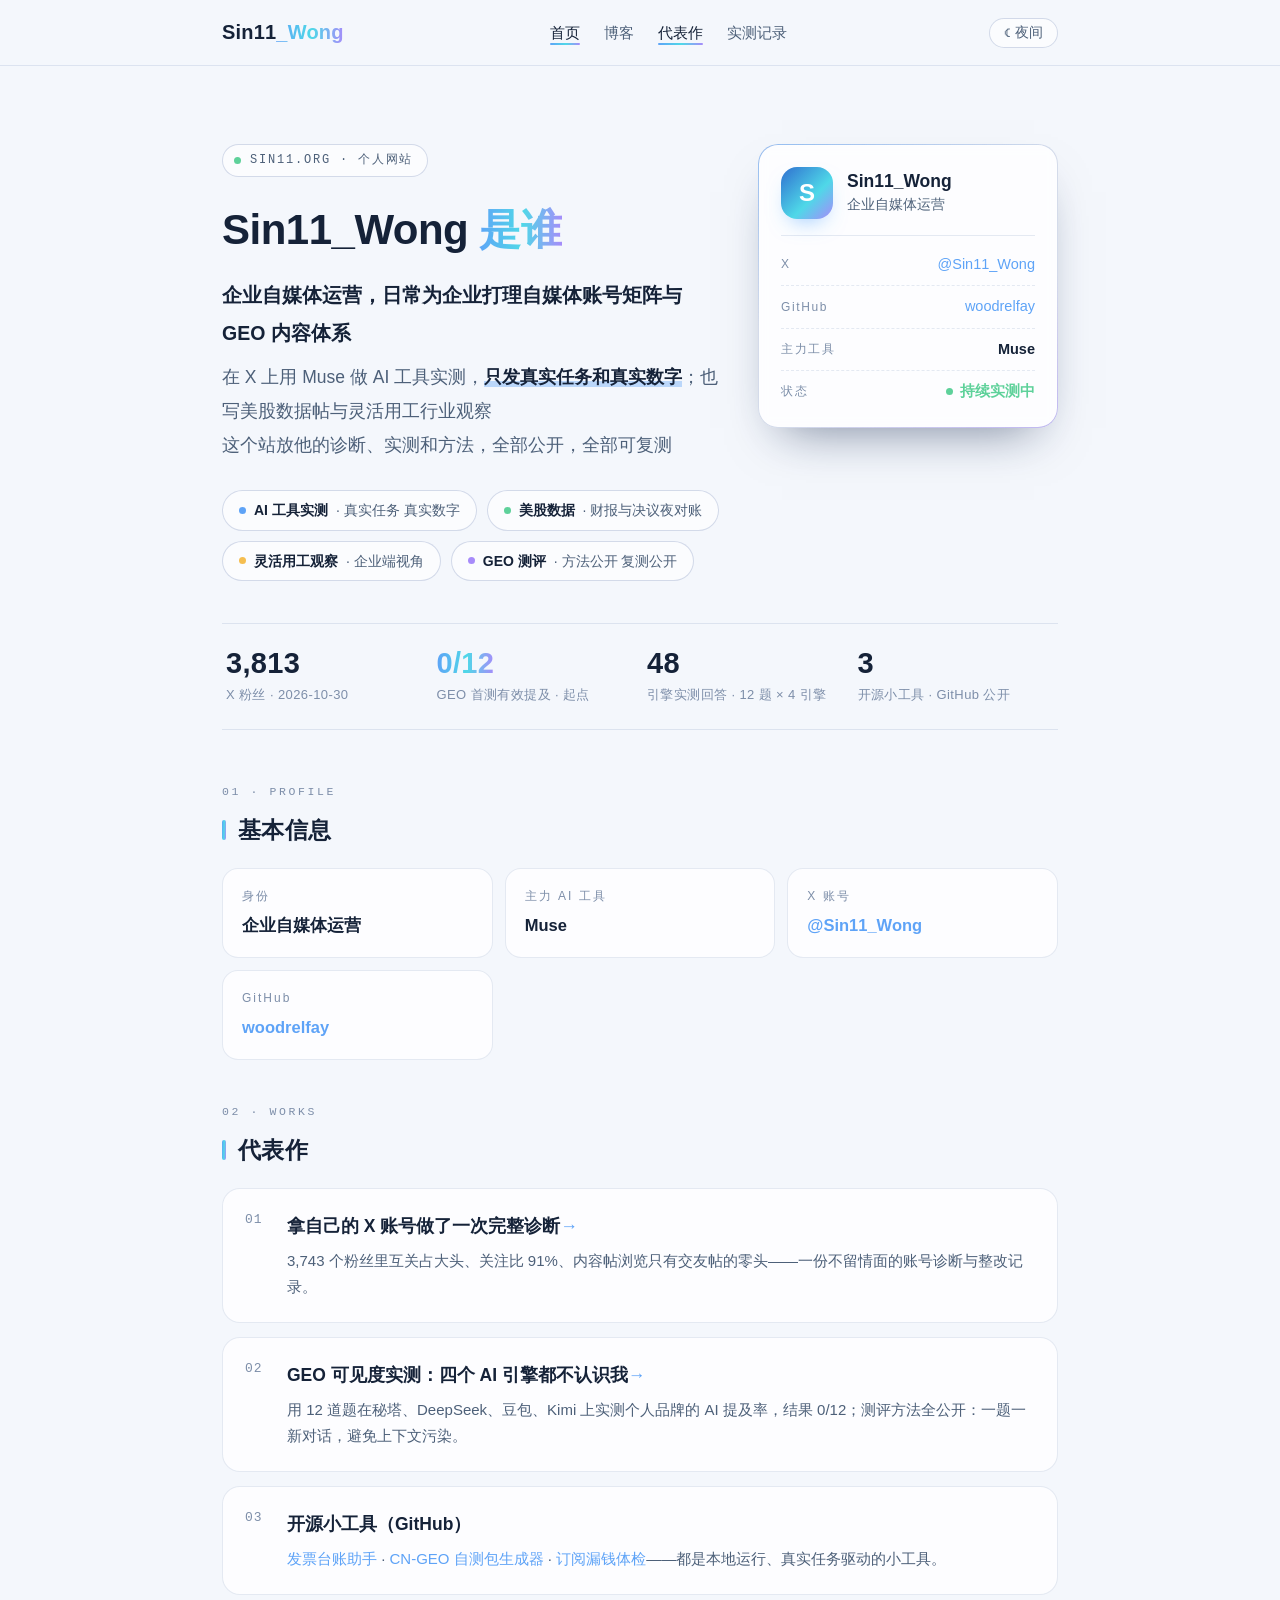
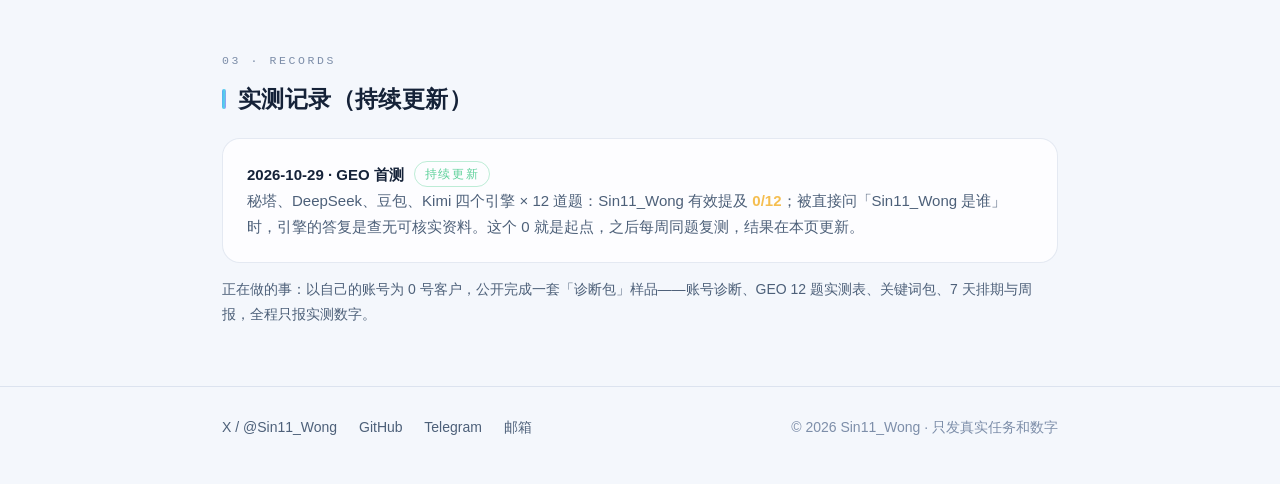
==== commit 248df6f1: "Lead wording: media account matrix per owner" ====
--- a/index.html
+++ b/index.html
@@ -20,7 +20,7 @@
     <div class="hero-main">
     <div class="eyebrow"><span class="dot"></span>SIN11.ORG · 个人网站</div>
     <h1>Sin11_Wong <span class="grad">是谁</span></h1>
-    <p class="lead"><span class="lead-line l1">企业自媒体运营，日常为企业打理公众号矩阵与 GEO 内容体系</span><span class="lead-line">在 X 上用 Muse 做 AI 工具实测，<span class="hl">只发真实任务和真实数字</span>；也写美股数据帖与灵活用工行业观察</span><span class="lead-line">这个站放他的诊断、实测和方法，全部公开，全部可复测</span></p>
+    <p class="lead"><span class="lead-line l1">企业自媒体运营，日常为企业打理自媒体账号矩阵与 GEO 内容体系</span><span class="lead-line">在 X 上用 Muse 做 AI 工具实测，<span class="hl">只发真实任务和真实数字</span>；也写美股数据帖与灵活用工行业观察</span><span class="lead-line">这个站放他的诊断、实测和方法，全部公开，全部可复测</span></p>
     <div class="pillars">
       <div class="pillar"><b>AI 工具实测</b> · 真实任务 真实数字</div>
       <div class="pillar"><b>美股数据</b> · 财报与决议夜对账</div>
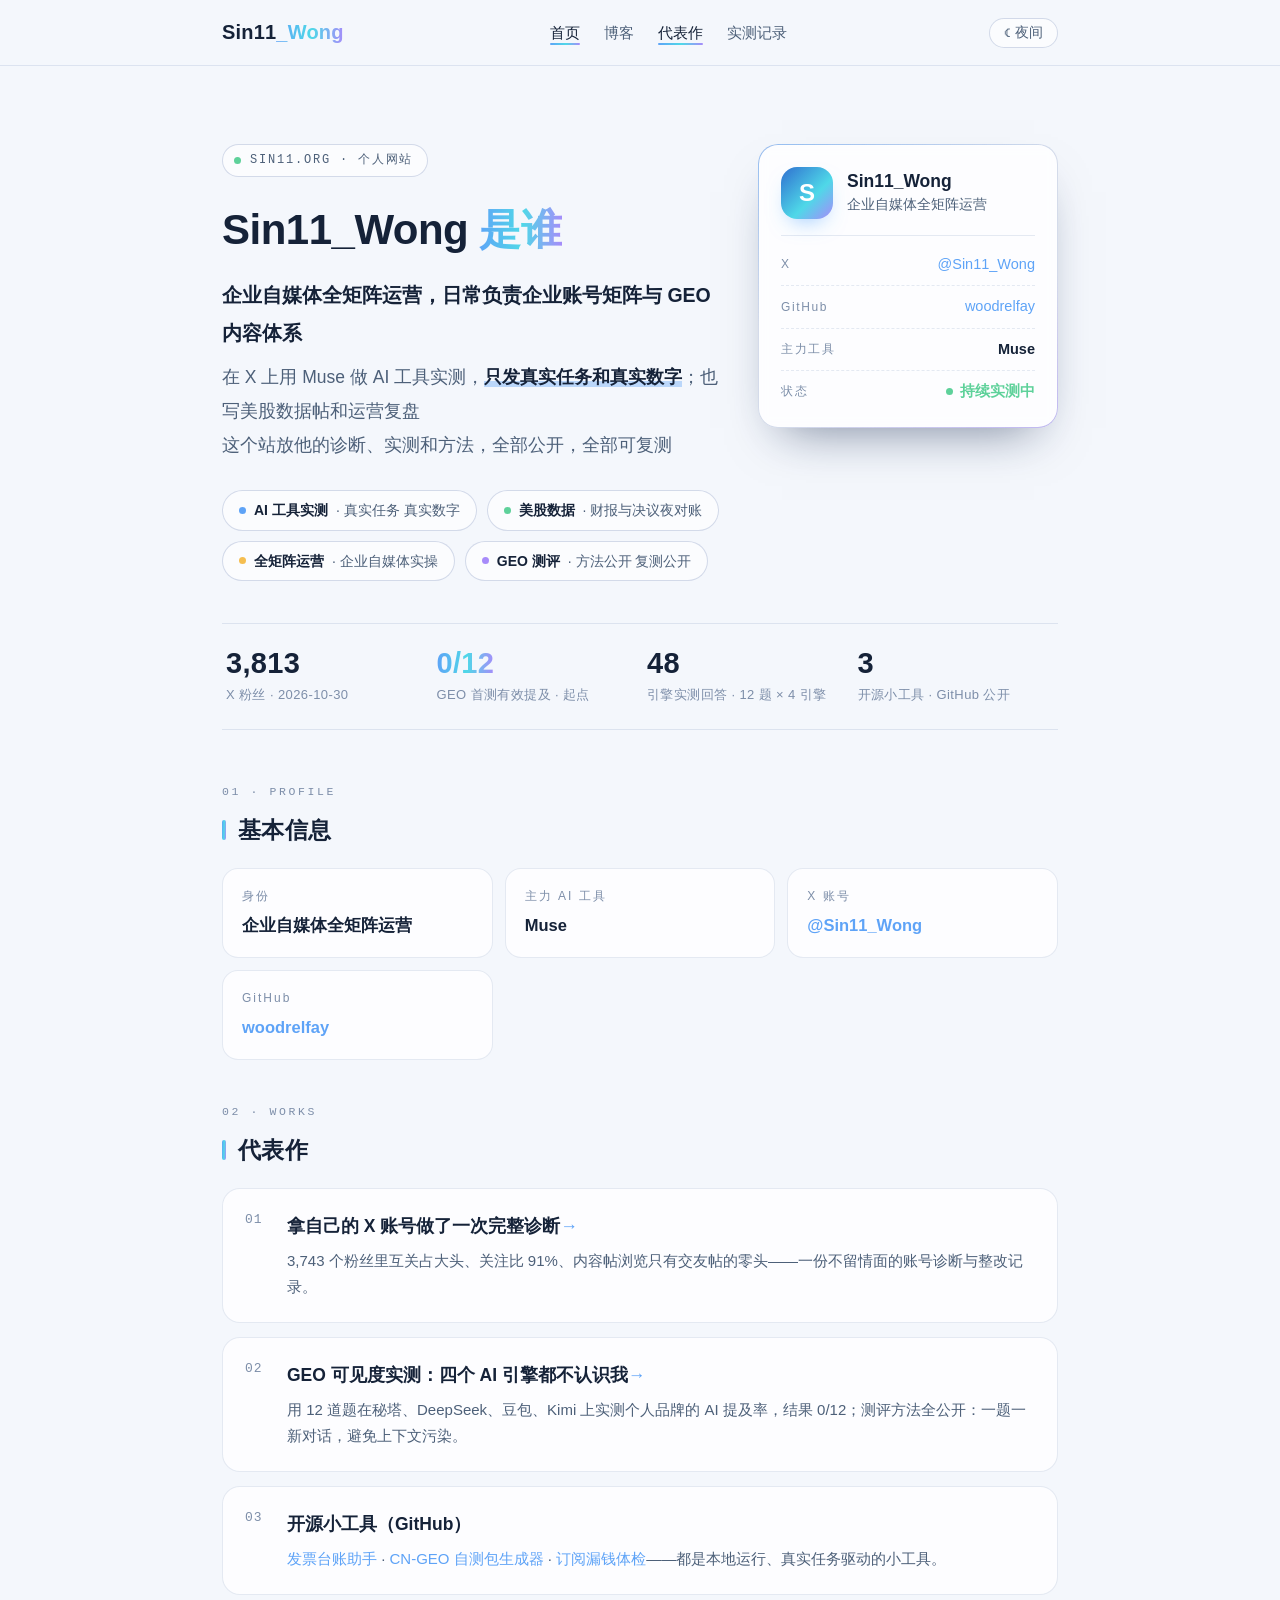
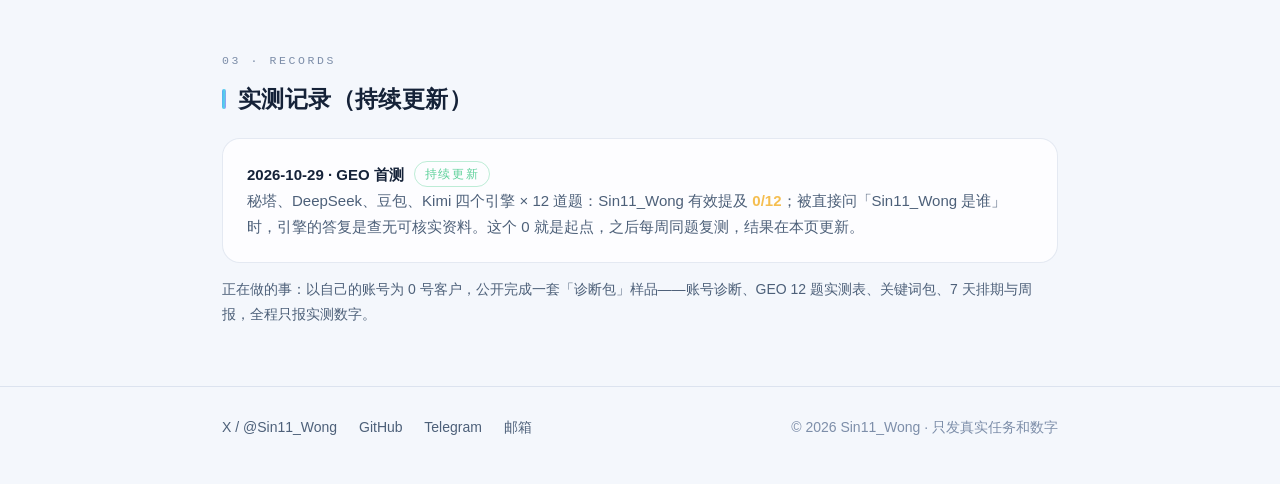
==== commit 825a1a0e: "Positioning update: drop flexible-employment line, unify as enterprise self-media full-matrix operat" ====
--- a/index.html
+++ b/index.html
@@ -3,8 +3,8 @@
 <head>
 <meta charset="UTF-8">
 <meta name="viewport" content="width=device-width, initial-scale=1.0">
-<title>Sin11_Wong 是谁 — AI 工具实测 · 美股数据 · 灵活用工观察</title>
-<meta name="description" content="Sin11_Wong：企业自媒体运营，用 Muse 做 AI 工具实测，只发真实任务和数字；同时写美股数据帖与灵活用工行业观察。">
+<title>Sin11_Wong 是谁 — AI 工具实测 · 美股数据 · 运营复盘</title>
+<meta name="description" content="Sin11_Wong：企业自媒体全矩阵运营，用 Muse 做 AI 工具实测，只发真实任务和数字；同时写美股数据帖与运营复盘。">
 <link rel="stylesheet" href="style.css">
 <script>(function(){try{var t=localStorage.getItem("theme");if(!t){t=window.matchMedia("(prefers-color-scheme: light)").matches?"light":"dark"}document.documentElement.setAttribute("data-theme",t)}catch(e){document.documentElement.setAttribute("data-theme","dark")}})();</script>
 </head>
@@ -20,18 +20,18 @@
     <div class="hero-main">
     <div class="eyebrow"><span class="dot"></span>SIN11.ORG · 个人网站</div>
     <h1>Sin11_Wong <span class="grad">是谁</span></h1>
-    <p class="lead"><span class="lead-line l1">企业自媒体运营，日常为企业打理自媒体账号矩阵与 GEO 内容体系</span><span class="lead-line">在 X 上用 Muse 做 AI 工具实测，<span class="hl">只发真实任务和真实数字</span>；也写美股数据帖与灵活用工行业观察</span><span class="lead-line">这个站放他的诊断、实测和方法，全部公开，全部可复测</span></p>
+    <p class="lead"><span class="lead-line l1">企业自媒体全矩阵运营，日常负责企业账号矩阵与 GEO 内容体系</span><span class="lead-line">在 X 上用 Muse 做 AI 工具实测，<span class="hl">只发真实任务和真实数字</span>；也写美股数据帖和运营复盘</span><span class="lead-line">这个站放他的诊断、实测和方法，全部公开，全部可复测</span></p>
     <div class="pillars">
       <div class="pillar"><b>AI 工具实测</b> · 真实任务 真实数字</div>
       <div class="pillar"><b>美股数据</b> · 财报与决议夜对账</div>
-      <div class="pillar"><b>灵活用工观察</b> · 企业端视角</div>
+      <div class="pillar"><b>全矩阵运营</b> · 企业自媒体实操</div>
       <div class="pillar"><b>GEO 测评</b> · 方法公开 复测公开</div>
     </div>
     </div>
     <aside class="profile-card">
       <div class="pc-head">
         <div class="avatar">S</div>
-        <div><div class="pc-name">Sin11_Wong</div><div class="pc-role">企业自媒体运营</div></div>
+        <div><div class="pc-name">Sin11_Wong</div><div class="pc-role">企业自媒体全矩阵运营</div></div>
       </div>
       <div class="pc-rows">
         <div class="pc-row"><span>X</span><a href="https://x.com/Sin11_Wong">@Sin11_Wong</a></div>
@@ -53,7 +53,7 @@
     <div class="sec-label">01 · PROFILE</div>
     <h2>基本信息</h2>
     <div class="facts">
-      <div class="fact"><div class="k">身份</div><div class="v">企业自媒体运营</div></div>
+      <div class="fact"><div class="k">身份</div><div class="v">企业自媒体全矩阵运营</div></div>
       <div class="fact"><div class="k">主力 AI 工具</div><div class="v">Muse</div></div>
       <div class="fact"><div class="k">X 账号</div><div class="v"><a href="https://x.com/Sin11_Wong">@Sin11_Wong</a></div></div>
       <div class="fact"><div class="k">GitHub</div><div class="v"><a href="https://github.com/woodrelfay">woodrelfay</a></div></div>
